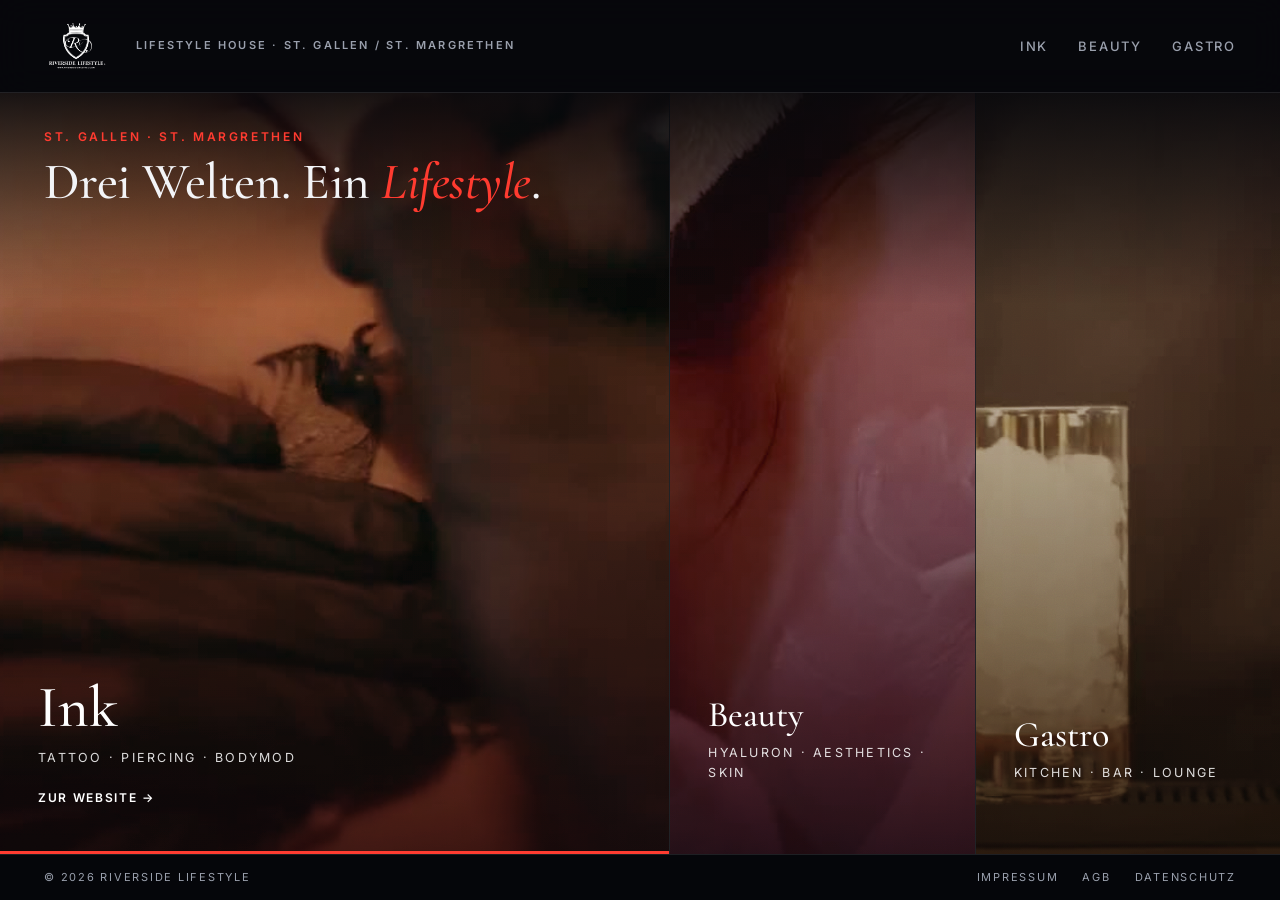
==== index.html @ e008c0e0 "feat: red/white/black variant with per-card color tint, no index numbers" ====
<!DOCTYPE html>
<html lang="de">
<head>
<meta charset="UTF-8">
<meta name="viewport" content="width=device-width, initial-scale=1.0">
<title>Riverside Lifestyle — Tattoo, Beauty &amp; Gastro · St. Gallen &amp; St. Margrethen</title>
<meta name="description" content="Riverside Lifestyle vereint drei Marken unter einem Dach: Riverside Ink (Tattoo & Piercing), Riverside Beauty (Aesthetics) und Riverside Gastro. Standorte St. Gallen & St. Margrethen.">
<link rel="canonical" href="https://riverside-lifestyle.com/">
<meta name="theme-color" content="#07080c">
<link rel="icon" href="assets/brand/favicon.png" type="image/png">

<!-- Open Graph / Social -->
<meta property="og:type" content="website">
<meta property="og:site_name" content="Riverside Lifestyle">
<meta property="og:title" content="Riverside Lifestyle — Tattoo, Beauty & Gastro">
<meta property="og:description" content="Drei Welten. Ein Lifestyle. Tattoo, Beauty und Gastronomie unter einem Dach in St. Gallen & St. Margrethen.">
<meta property="og:url" content="https://riverside-lifestyle.com/">
<meta property="og:image" content="https://riverside-lifestyle.com/assets/poster/poster.jpg">
<meta name="twitter:card" content="summary_large_image">

<link rel="preconnect" href="https://fonts.googleapis.com">
<link rel="preconnect" href="https://fonts.gstatic.com" crossorigin>
<link href="https://fonts.googleapis.com/css2?family=Cormorant+Garamond:ital,wght@0,400;0,500;0,600;1,500&family=Inter:wght@400;500;600&display=swap" rel="stylesheet">
<link rel="stylesheet" href="css/styles.css">
</head>
<body>

<!-- ===================== NAV ===================== -->
<nav class="nav">
  <div class="nav-in">
    <a class="brandmark" href="#top"><img class="brandmark__logo" src="assets/brand/logo.png" alt="Riverside Lifestyle"></a>
    <span class="nav-meta">Lifestyle House · St. Gallen / St. Margrethen</span>
    <div class="nav-links">
      <a href="https://www.riverside-ink.ch">Ink</a>
      <!-- TODO: echte Beauty-URL -->
      <a href="#">Beauty</a>
      <!-- TODO: echte Gastro-URL -->
      <a href="#">Gastro</a>
    </div>
  </div>
</nav>

<!-- ===================== HERO: SPLIT THIRDS (PORTAL) ===================== -->
<header id="top" class="hero">
  <div class="panels">
    <!-- Panel 01 — INK -> riverside-ink.ch -->
    <a class="panel" href="https://www.riverside-ink.ch" data-brand="ink">
      <div class="panel-media">
        <video muted loop playsinline poster="assets/poster/ink.jpg">
          <source src="assets/video/ink.mp4?v=6" type="video/mp4">
        </video>
      </div>
      <div class="panel-body">        <h2>Ink</h2>
        <p class="panel-sub">Tattoo · Piercing · Bodymod</p>
        <span class="panel-more">Zur Website →</span>
      </div>
      <span class="panel-progress"><span></span></span>
    </a>

    <!-- Panel 02 — BEAUTY -->
    <!-- TODO: href auf echte Beauty-Homepage setzen + assets/video/beauty.mp4?v=4 ersetzen -->
    <a class="panel" href="#" data-brand="beauty">
      <div class="panel-media">
        <video muted loop playsinline poster="assets/poster/beauty.jpg">
          <source src="assets/video/beauty.mp4?v=4" type="video/mp4">
        </video>
      </div>
      <div class="panel-body">        <h2>Beauty</h2>
        <p class="panel-sub">Hyaluron · Aesthetics · Skin</p>
        <span class="panel-more">Zur Website →</span>
      </div>
      <span class="panel-progress"><span></span></span>
    </a>

    <!-- Panel 03 — GASTRO -->
    <!-- TODO: href auf echte Gastro-Homepage setzen + assets/video/gastro.mp4?v=4 ersetzen -->
    <a class="panel" href="#" data-brand="gastro">
      <div class="panel-media">
        <video muted loop playsinline poster="assets/poster/gastro.jpg">
          <source src="assets/video/gastro.mp4?v=4" type="video/mp4">
        </video>
      </div>
      <div class="panel-body">        <h2>Gastro</h2>
        <p class="panel-sub">Kitchen · Bar · Lounge</p>
        <span class="panel-more">Zur Website →</span>
      </div>
      <span class="panel-progress"><span></span></span>
    </a>
  </div>

  <div class="hero-overlay">
    <span class="kicker">St. Gallen · St. Margrethen</span>
    <h1>Drei Welten. Ein <em>Lifestyle</em>.</h1>
  </div>
</header>

<!-- ===================== LEGAL BAR ===================== -->
<footer class="legal-bar">
  <div class="legal-in">
    <span>© 2026 Riverside Lifestyle</span>
    <nav class="legal-links">
      <a href="impressum.html">Impressum</a>
      <a href="agb.html">AGB</a>
      <a href="datenschutz.html">Datenschutz</a>
    </nav>
  </div>
</footer>

<!-- ===================== STRUCTURED DATA (JSON-LD) ===================== -->
<script type="application/ld+json">
{
  "@context": "https://schema.org",
  "@graph": [
    {
      "@type": "Organization",
      "@id": "https://riverside-lifestyle.com/#org",
      "name": "Riverside Lifestyle",
      "url": "https://riverside-lifestyle.com/",
      "description": "Dachmarke über drei Betrieben in der Ostschweiz: Tattoo, Beauty und Gastronomie.",
      "areaServed": ["St. Gallen", "St. Margrethen"],
      "hasPart": [
        { "@id": "https://riverside-lifestyle.com/#ink" },
        { "@id": "https://riverside-lifestyle.com/#beauty" },
        { "@id": "https://riverside-lifestyle.com/#gastro" }
      ]
    },
    {
      "@type": "TattooParlor",
      "@id": "https://riverside-lifestyle.com/#ink",
      "name": "Riverside Ink",
      "url": "https://www.riverside-ink.ch",
      "description": "Tattoo-, Piercing- und Bodymodification-Studio in St. Margrethen und St. Gallen.",
      "parentOrganization": { "@id": "https://riverside-lifestyle.com/#org" },
      "address": { "@type": "PostalAddress", "addressLocality": "St. Margrethen", "addressRegion": "SG", "addressCountry": "CH" }
    },
    {
      "@type": "BeautySalon",
      "@id": "https://riverside-lifestyle.com/#beauty",
      "name": "Riverside Beauty",
      "description": "Beauty- und Aesthetics-Studio: Hyaluron, Skincare und mehr in St. Gallen.",
      "parentOrganization": { "@id": "https://riverside-lifestyle.com/#org" },
      "address": { "@type": "PostalAddress", "addressLocality": "St. Gallen", "addressRegion": "SG", "addressCountry": "CH" }
    },
    {
      "@type": "Restaurant",
      "@id": "https://riverside-lifestyle.com/#gastro",
      "name": "Riverside Gastro",
      "description": "Kitchen, Bar und Lounge — Gastronomie unter dem Dach von Riverside Lifestyle.",
      "parentOrganization": { "@id": "https://riverside-lifestyle.com/#org" },
      "servesCuisine": "International",
      "address": { "@type": "PostalAddress", "addressLocality": "St. Gallen", "addressRegion": "SG", "addressCountry": "CH" }
    }
  ]
}
</script>

<script src="js/main.js"></script>
</body>
</html>
---- css/styles.css ----
/* ============================================================
   Riverside Lifestyle — Hub Landing
   Light / Schwarz-Weiß-Blau · Cormorant Garamond + Inter
   ============================================================ */
:root{
  --bg:#07080c;
  --bg-soft:#0d1018;
  --ink:#f3f4f7;
  --muted:#9aa0ad;
  --red:#ff3b30;
  --navy:#0a1426;
  --line:rgba(255,255,255,.10);
  --line-strong:rgba(255,255,255,.18);
  --serif:'Cormorant Garamond',Georgia,serif;
  --sans:'Inter',system-ui,-apple-system,sans-serif;
  --ease:cubic-bezier(.22,.61,.36,1);
  --nav-h:92px;
  --legal-h:46px;
  --cycle:4.2s;
}
*{margin:0;padding:0;box-sizing:border-box}
html{scroll-behavior:smooth;scroll-padding-top:var(--nav-h)}
body{background:var(--bg);color:var(--ink);font-family:var(--sans);font-size:17px;line-height:1.6;-webkit-font-smoothing:antialiased;overflow-x:hidden}
a{color:inherit;text-decoration:none}
.wrap{max-width:1280px;margin:0 auto;padding:0 44px}
.kicker{font-size:12px;font-weight:600;letter-spacing:.22em;text-transform:uppercase;color:var(--red);display:inline-block}
.muted{color:var(--muted)}

/* reveal */
[data-reveal]{opacity:0;transform:translateY(22px);transition:opacity .6s var(--ease),transform .6s var(--ease)}
[data-reveal].in{opacity:1;transform:none}
[data-delay="1"]{transition-delay:.07s}
[data-delay="2"]{transition-delay:.14s}
[data-delay="3"]{transition-delay:.21s}
[data-delay="4"]{transition-delay:.28s}

/* buttons */
.btn{display:inline-flex;align-items:center;gap:9px;padding:15px 28px;font-size:13px;font-weight:600;letter-spacing:.12em;text-transform:uppercase;border-radius:2px;transition:.18s var(--ease)}
.btn-primary{background:var(--red);color:#fff}
.btn-primary:hover{background:#ff5a4f;transform:translateY(-2px);box-shadow:0 16px 44px rgba(255,59,48,.4)}

/* ===================== NAV ===================== */
.nav{position:fixed;top:0;left:0;right:0;z-index:60;background:rgba(7,8,12,.72);backdrop-filter:blur(16px);border-bottom:1px solid var(--line)}
.nav-in{display:flex;align-items:center;gap:28px;height:var(--nav-h);max-width:1280px;margin:0 auto;padding:0 44px}
.brandmark{display:inline-flex;align-items:center;gap:12px;font-family:var(--serif);font-size:26px;font-weight:600;letter-spacing:.02em}
.brandmark__logo{height:64px;width:auto;display:block}
.nav-meta{font-size:11px;font-weight:600;letter-spacing:.2em;text-transform:uppercase;color:var(--muted);margin-right:auto}
.nav-links{display:flex;gap:30px;font-size:13px;font-weight:500;letter-spacing:.14em;text-transform:uppercase}
.nav-links a{position:relative;padding:4px 0;color:var(--muted);transition:color .2s}
.nav-links a::after{content:"";position:absolute;left:0;bottom:0;height:1.5px;width:100%;background:var(--red);transform:scaleX(0);transform-origin:left;transition:transform .2s var(--ease)}
.nav-links a:hover{color:var(--ink)}
.nav-links a:hover::after{transform:scaleX(1)}

/* ===================== HERO SPLIT ===================== */
.hero{position:relative;margin-top:var(--nav-h);height:calc(100vh - var(--nav-h) - var(--legal-h));min-height:520px;overflow:hidden}
.hero-overlay{position:absolute;top:0;left:0;right:0;z-index:12;pointer-events:none;padding:30px 44px 96px;background:linear-gradient(180deg,rgba(7,8,12,.9) 0%,rgba(7,8,12,.5) 48%,transparent 100%)}
.hero-overlay .kicker{margin-bottom:10px}
.hero-overlay h1{font-family:var(--serif);font-weight:500;font-size:clamp(30px,4vw,60px);line-height:1.02;letter-spacing:-.01em;max-width:920px}
.hero-overlay h1 em{font-style:italic;color:var(--red)}

.panels{position:absolute;inset:0;display:flex;width:100%;height:100%}
/* feine Filmkörnung über allen Panels */
.panels::after{content:"";position:absolute;inset:0;z-index:6;pointer-events:none;opacity:.07;mix-blend-mode:overlay;background-image:url("data:image/svg+xml,%3Csvg xmlns='http://www.w3.org/2000/svg' width='160' height='160'%3E%3Cfilter id='n'%3E%3CfeTurbulence type='fractalNoise' baseFrequency='0.9' numOctaves='2'/%3E%3C/filter%3E%3Crect width='100%25' height='100%25' filter='url(%23n)'/%3E%3C/svg%3E")}

.panel{flex:1;position:relative;overflow:hidden;border-right:1px solid var(--line);display:flex;align-items:flex-end;padding:44px 38px;color:#fff;transition:flex .8s var(--ease)}
.panel:last-child{border-right:none}
.panel.is-active{flex:2.6}
/* nicht spielende Panels: nur leichtes 10%-Schwarz-Overlay, damit ihr Video sichtbar bleibt */
.panel-media::after{content:"";position:absolute;inset:0;z-index:1;background:#000;opacity:.1;transition:opacity .6s ease;pointer-events:none}
.panel.is-active .panel-media::after{opacity:0}
/* ganz leichter, je Karte eigener Farbstich zur dezenten Unterteilung */
.panel::before{content:"";position:absolute;inset:0;z-index:2;pointer-events:none;mix-blend-mode:soft-light;opacity:.5}
.panel[data-brand=ink]::before{background:#ff3b30}
.panel[data-brand=beauty]::before{background:#ff7ea6}
.panel[data-brand=gastro]::before{background:#ffb13b}

/* Video-Layer + animierter Gradient-Fallback */
.panel-media,.brand-media{position:absolute;inset:0;z-index:0;overflow:hidden}
.panel-media{background:linear-gradient(135deg,#1b2433,#0a1426)}
.panel-media video,.brand-media video{position:absolute;inset:0;width:100%;height:100%;object-fit:cover;transform:scale(1.06);transition:transform 7s ease}
.panel.is-active .panel-media video{transform:scale(1.15)}

.panel::after{content:"";position:absolute;inset:0;z-index:1;background:linear-gradient(180deg,rgba(7,8,12,.12) 0%,rgba(7,8,12,.34) 45%,rgba(7,8,12,.9) 100%);transition:background .5s}
.panel.is-active::after{background:linear-gradient(180deg,rgba(7,8,12,.04) 0%,rgba(7,8,12,.18) 50%,rgba(7,8,12,.82) 100%)}

.panel-num{display:block;font-family:var(--serif);font-size:17px;font-weight:500;letter-spacing:.04em;color:var(--red);opacity:.8;margin-bottom:8px}
.panel.is-active .panel-num{opacity:1}

.panel-body{position:relative;z-index:3;width:100%}
.panel h2{font-family:var(--serif);font-size:clamp(28px,2.8vw,52px);font-weight:500;line-height:1;transition:font-size .55s var(--ease)}
.panel.is-active h2{font-size:clamp(40px,4.6vw,78px)}
.panel-sub{font-size:12.5px;letter-spacing:.18em;text-transform:uppercase;opacity:.85;margin-top:10px}
.panel-more{display:inline-flex;align-items:center;gap:9px;max-height:0;overflow:hidden;opacity:0;transform:translateY(10px);font-size:12px;font-weight:600;letter-spacing:.14em;text-transform:uppercase;color:#fff;transition:.45s var(--ease)}
.panel.is-active .panel-more{max-height:42px;margin-top:20px;opacity:1;transform:none}

/* Fortschrittsbalken des Auto-Wechsels */
.panel-progress{position:absolute;left:0;bottom:0;height:3px;width:100%;z-index:5;background:rgba(255,255,255,.1);opacity:0;transition:opacity .4s}
.panel.is-active .panel-progress{opacity:1}
.panel-progress span{display:block;height:100%;width:0;background:var(--red)}
.panel.is-active .panel-progress span{width:100%;transition:width var(--cycle) linear}
.panels.is-paused .panel.is-active .panel-progress span{transition:none;width:30%}

.scroll-cue{display:flex;flex-direction:column;align-items:center;gap:10px;padding:18px 0;font-size:11px;letter-spacing:.2em;text-transform:uppercase;color:var(--muted)}
.scroll-cue .bar{width:1px;height:38px;background:linear-gradient(var(--red),transparent)}

/* ===================== INTRO ===================== */
.intro{padding:120px 0;border-bottom:1px solid var(--line)}
.intro-grid{display:grid;grid-template-columns:1fr 1.4fr;gap:56px;align-items:start}
.intro-grid .kicker{grid-column:1}
.intro-h{font-family:var(--serif);font-weight:500;font-size:clamp(30px,3.4vw,46px);line-height:1.12;grid-column:2;grid-row:1}
.intro-p{grid-column:2;color:var(--muted);font-size:18px;max-width:620px}
.intro-p strong{color:var(--ink);font-weight:600}

/* ===================== BRAND SECTIONS ===================== */
.brand{padding:110px 0}
.brand--alt{background:var(--bg-soft)}
.brand-grid{display:grid;grid-template-columns:1.05fr 1fr;gap:64px;align-items:center}
.brand-media{position:relative;border-radius:8px;overflow:hidden;aspect-ratio:4/5;background:linear-gradient(135deg,#1b2433,#0a1426)}
.brand-media video{border-radius:8px}
.brand-media::after{content:"";position:absolute;inset:0;background:linear-gradient(180deg,rgba(10,20,38,0) 55%,rgba(10,20,38,.45));z-index:1}
.brand-badge{position:absolute;left:18px;bottom:16px;z-index:2;font-size:11px;font-weight:600;letter-spacing:.18em;text-transform:uppercase;color:#fff;background:rgba(10,20,38,.45);backdrop-filter:blur(6px);padding:7px 12px;border-radius:2px}
.brand-text h2{font-family:var(--serif);font-weight:500;font-size:clamp(32px,3.8vw,52px);line-height:1.04;margin:14px 0 18px}
.brand-text p{color:var(--muted);font-size:18px;max-width:480px}
.facts{list-style:none;margin:30px 0;border-top:1px solid var(--line)}
.facts li{display:grid;grid-template-columns:120px 1fr;gap:16px;padding:15px 0;border-bottom:1px solid var(--line);font-size:15px}
.facts li span{font-size:11px;font-weight:600;letter-spacing:.16em;text-transform:uppercase;color:var(--muted);padding-top:2px}

/* ===================== FAQ ===================== */
.faq{padding:120px 0;border-top:1px solid var(--line);background:var(--bg-soft)}
.faq-h{font-family:var(--serif);font-weight:500;font-size:clamp(32px,3.8vw,52px);margin:12px 0 40px}
.faq-list{max-width:860px}
.faq-list details{border-top:1px solid var(--line-strong)}
.faq-list details:last-child{border-bottom:1px solid var(--line-strong)}
.faq-list summary{list-style:none;cursor:pointer;padding:24px 0;font-family:var(--serif);font-size:24px;font-weight:500;display:flex;justify-content:space-between;align-items:center;gap:20px;transition:color .2s}
.faq-list summary::-webkit-details-marker{display:none}
.faq-list summary::after{content:"+";font-family:var(--sans);font-size:22px;color:var(--red);transition:transform .25s var(--ease)}
.faq-list details[open] summary::after{transform:rotate(45deg)}
.faq-list summary:hover{color:var(--red)}
.faq-list details p{padding:0 0 26px;color:var(--muted);font-size:17px;max-width:680px}

/* ===================== FOOTER ===================== */
.footer{background:var(--navy);color:#fff;padding:80px 0 30px}
.footer-grid{display:grid;grid-template-columns:1.6fr 1fr 1fr 1fr;gap:40px;padding-bottom:56px;border-bottom:1px solid rgba(255,255,255,.12)}
.footer-brand .brandmark{font-size:30px;color:#fff;display:block;margin-bottom:14px}
.footer-brand p{color:rgba(255,255,255,.6);font-size:15px}
.footer-col h3{font-size:11px;font-weight:600;letter-spacing:.18em;text-transform:uppercase;color:rgba(255,255,255,.5);margin-bottom:16px}
.footer-col a,.footer-col span{display:block;color:rgba(255,255,255,.82);font-size:15px;padding:5px 0;transition:color .2s}
.footer-col a:hover{color:var(--red)}
.footer-base{display:flex;justify-content:space-between;padding-top:26px;font-size:12px;letter-spacing:.12em;text-transform:uppercase;color:rgba(255,255,255,.45)}

/* ===================== RESPONSIVE ===================== */
@media(max-width:920px){
  .wrap{padding:0 22px}
  .nav-in{padding:0 22px}
  .nav-meta,.nav-links a[href="#kontakt"]{display:none}
  :root{--nav-h:72px}
  .brandmark__logo{height:50px}
  .hero{height:calc(100vh - var(--nav-h) - var(--legal-h));height:calc(100dvh - var(--nav-h) - var(--legal-h));min-height:0;display:flex;flex-direction:column}
  .hero-overlay{position:static;order:-1;flex:0 0 auto;background:#07080c;padding:14px 22px 10px}
  .hero-overlay .kicker{margin-bottom:6px;font-size:10px}
  .hero-overlay h1{font-size:clamp(22px,5.6vw,34px);max-width:none}
  .panels{position:static;order:0;flex:1;flex-direction:column;height:auto}
  .panel{flex:1;height:auto;padding:16px 22px;border-right:none;border-bottom:1px solid var(--line)}
  .panel:last-child{border-bottom:none}
  .panel.is-active{flex:1}
  .panel-num{font-size:14px;margin-bottom:3px}
  .panel h2{font-size:30px}
  .panel-media video{transform:none}
  .panel-progress{display:none}
  /* ruhende Panels dunkel, aktives (angetippt) hell */
  .panel-media::after{opacity:.6}
  .panel.is-active .panel-media::after{opacity:0}
  .panel.is-active .panel-more{margin-top:8px}
  .intro-grid{grid-template-columns:1fr;gap:18px}
  .intro-grid .kicker,.intro-h,.intro-p{grid-column:1}
  .intro-h{grid-row:auto}
  .brand-grid{grid-template-columns:1fr;gap:34px}
  .brand--alt .brand-grid .brand-media{order:-1}
  .footer-grid{grid-template-columns:1fr 1fr;gap:30px}
  .footer-base{flex-direction:column;gap:8px}
}
@media(prefers-reduced-motion:reduce){
  .panel-media{animation:none}
  .panel-media video{transition:none}
  [data-reveal]{opacity:1;transform:none;transition:none}
}

/* ===================== LEGAL BAR ===================== */
.legal-bar{height:var(--legal-h);display:flex;align-items:center;background:#05060a;border-top:1px solid var(--line)}
.legal-in{display:flex;justify-content:space-between;align-items:center;width:100%;max-width:1280px;margin:0 auto;padding:0 44px;font-size:11px;letter-spacing:.16em;text-transform:uppercase;color:var(--muted)}
.legal-links{display:flex;gap:24px}
.legal-links a{color:var(--muted);transition:color .2s}
.legal-links a:hover{color:var(--red)}

/* ===================== LEGAL PAGES ===================== */
.legal-page{margin-top:var(--nav-h);min-height:calc(100vh - var(--nav-h));padding:80px 0 100px}
.legal-wrap{max-width:820px;margin:0 auto;padding:0 44px}
.legal-back{display:inline-flex;align-items:center;gap:8px;font-size:12px;font-weight:600;letter-spacing:.14em;text-transform:uppercase;color:var(--muted);margin-bottom:30px;transition:color .2s}
.legal-back:hover{color:var(--red)}
.legal-page h1{font-family:var(--serif);font-weight:500;font-size:clamp(38px,5vw,64px);line-height:1.02;margin-bottom:14px}
.legal-page .lead{color:var(--muted);font-size:18px;margin-bottom:18px}
.legal-note{border-left:2px solid var(--red);background:rgba(255,59,48,.07);padding:14px 18px;border-radius:0 4px 4px 0;color:var(--muted);font-size:14px;margin-bottom:48px}
.legal-page h2{font-family:var(--serif);font-weight:500;font-size:clamp(24px,3vw,34px);margin:42px 0 14px}
.legal-page h3{font-size:15px;font-weight:600;letter-spacing:.04em;margin:24px 0 8px}
.legal-page p,.legal-page li{color:#c9ccd4;font-size:16px;line-height:1.7}
.legal-page p{margin-bottom:14px}
.legal-page ul{margin:0 0 14px 0;padding-left:22px}
.legal-page li{margin-bottom:6px}
.legal-page a{color:var(--red)}
.legal-page .todo{color:var(--red);font-weight:600}
.legal-page .divider{height:1px;background:var(--line);margin:40px 0}

@media(max-width:920px){
  .legal-bar{height:var(--legal-h)}
  .legal-in{justify-content:center;gap:20px;padding:0 22px}
  .legal-in > span{display:none}
  .legal-links{gap:20px}
  .legal-wrap{padding:0 22px}
}
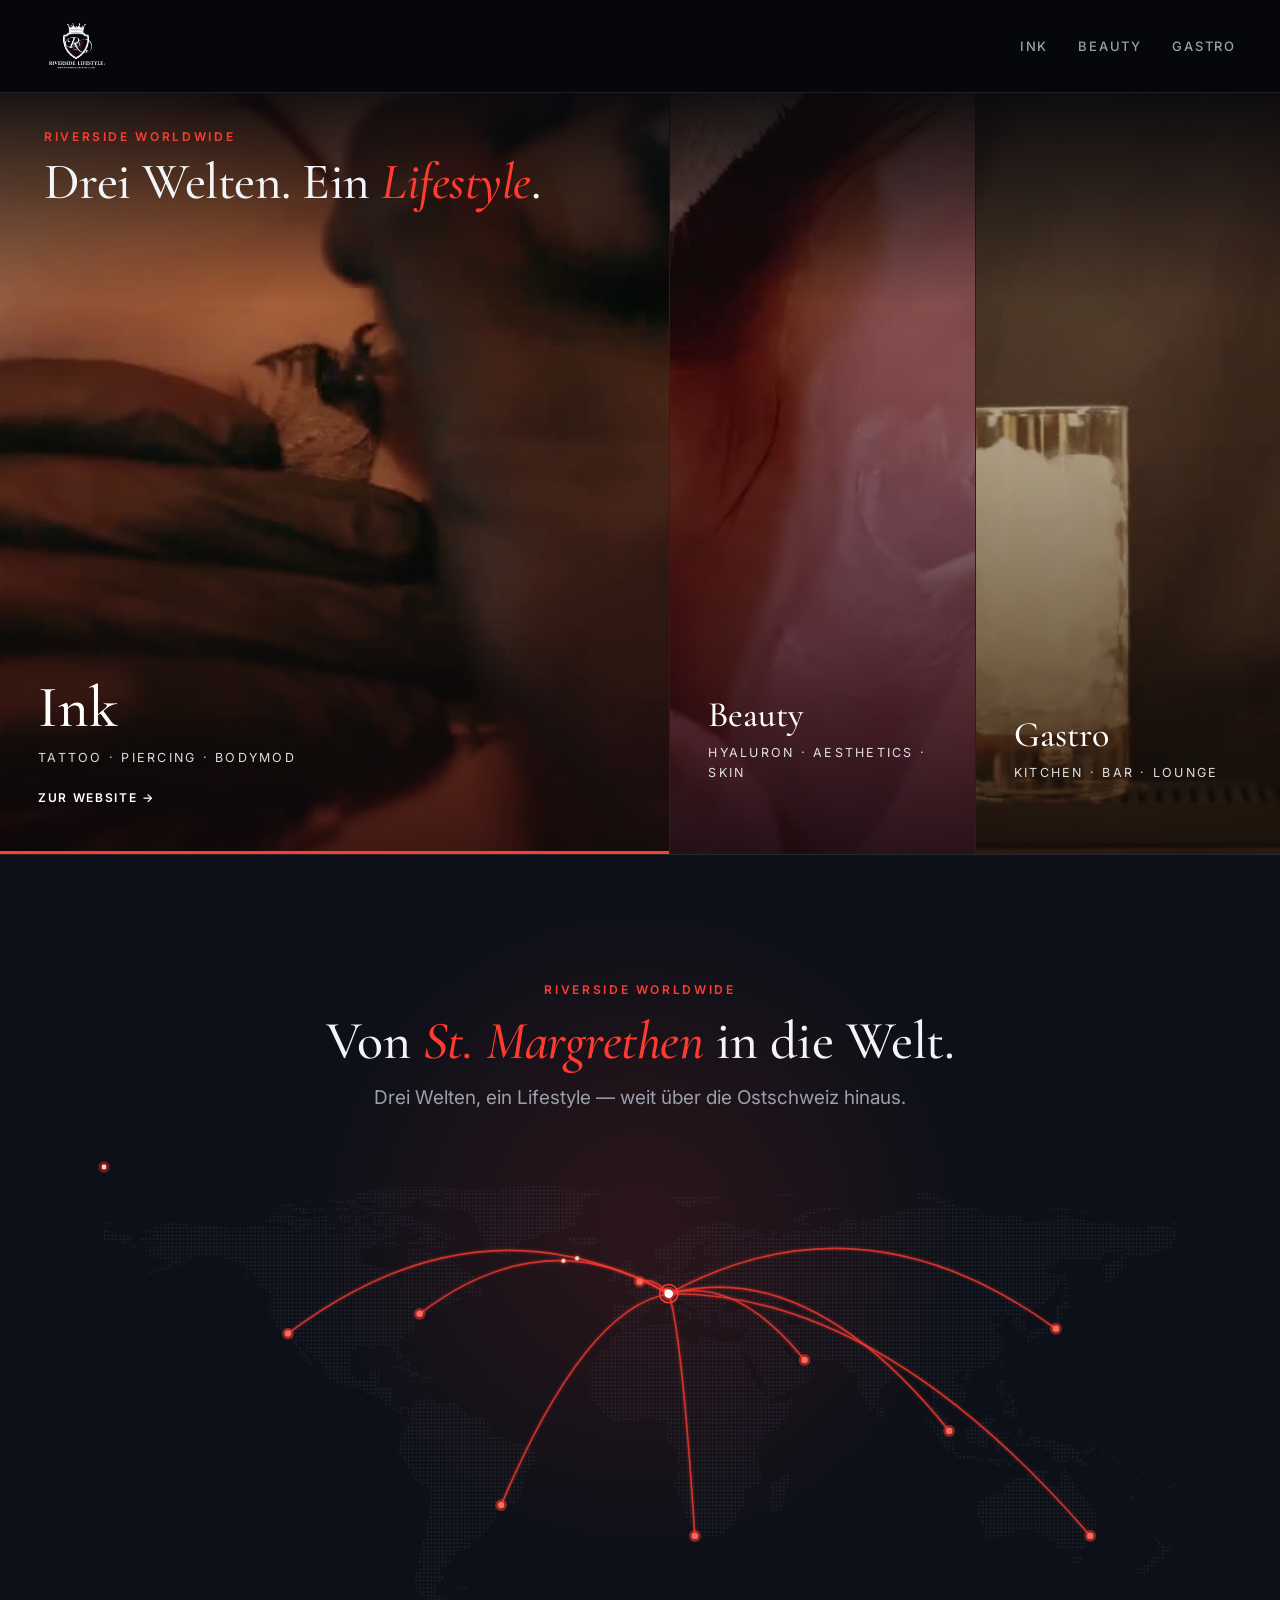
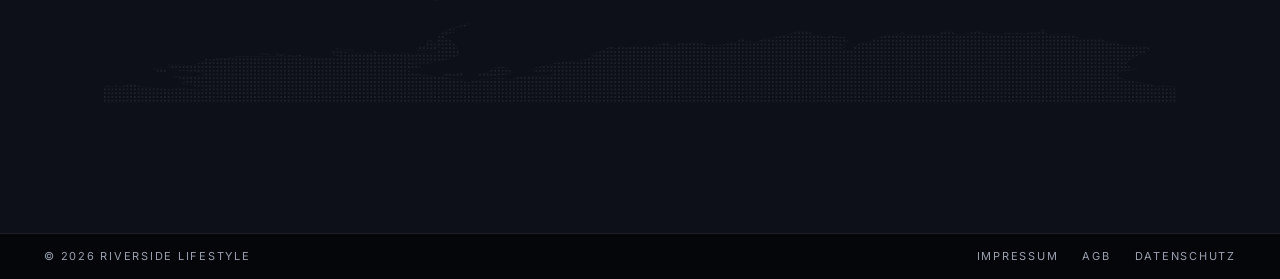
==== commit 98fe3d69: "feat(landing): add worldwide section, hero kicker and orbiting globe - new animated 'Worldwide' sect" ====
--- a/index.html
+++ b/index.html
@@ -28,8 +28,7 @@
 <!-- ===================== NAV ===================== -->
 <nav class="nav">
   <div class="nav-in">
-    <a class="brandmark" href="#top"><img class="brandmark__logo" src="assets/brand/logo.png" alt="Riverside Lifestyle"></a>
-    <span class="nav-meta">Lifestyle House · St. Gallen / St. Margrethen</span>
+    <a class="brandmark" href="#top"><img class="brandmark__logo" src="assets/brand/logo.png" alt="Riverside Lifestyle"><span class="globe" role="img" aria-label="Weltweit"></span></a>
     <div class="nav-links">
       <a href="https://www.riverside-ink.ch">Ink</a>
       <!-- TODO: echte Beauty-URL -->
@@ -89,10 +88,58 @@
   </div>
 
   <div class="hero-overlay">
-    <span class="kicker">St. Gallen · St. Margrethen</span>
+    <span class="kicker">Riverside Worldwide</span>
     <h1>Drei Welten. Ein <em>Lifestyle</em>.</h1>
   </div>
 </header>
+
+<!-- ===================== WORLDWIDE ===================== -->
+<section id="worldwide" class="worldwide">
+  <div class="ww-head">
+    <span class="kicker">Riverside Worldwide</span>
+    <h2 class="ww-title">Von <em>St.&nbsp;Margrethen</em> in die Welt.</h2>
+    <p class="ww-sub">Drei Welten, ein Lifestyle &mdash; weit &uuml;ber die Ostschweiz hinaus.</p>
+  </div>
+  <div class="ww-map">
+    <img class="ww-map__base" src="assets/world-map.svg" alt="" aria-hidden="true" loading="lazy">
+    <svg class="ww-map__fx" viewBox="0 0 2000 1000" preserveAspectRatio="xMidYMid meet" aria-hidden="true">
+      <g class="ww-arcs">
+      <path id="rw-arc0" class="ww-arc" pathLength="1" style="--i:0" d="M1053.6 236.4 Q821.2 96.6 588.9 273.9"/>
+      <path id="rw-arc1" class="ww-arc" pathLength="1" style="--i:1" d="M1053.6 236.4 Q698.3 43.6 343.1 310.8"/>
+      <path id="rw-arc2" class="ww-arc" pathLength="1" style="--i:2" d="M1053.6 236.4 Q1026.4 205.2 999.3 213.9"/>
+      <path id="rw-arc3" class="ww-arc" pathLength="1" style="--i:3" d="M1053.6 236.4 Q1180.3 202.3 1307.1 360.0"/>
+      <path id="rw-arc4" class="ww-arc" pathLength="1" style="--i:4" d="M1053.6 236.4 Q1414.8 39.1 1776.1 301.8"/>
+      <path id="rw-arc5" class="ww-arc" pathLength="1" style="--i:5" d="M1053.6 236.4 Q1315.2 166.4 1576.8 492.5"/>
+      <path id="rw-arc6" class="ww-arc" pathLength="1" style="--i:6" d="M1053.6 236.4 Q1446.8 232.3 1840.0 688.2"/>
+      <path id="rw-arc7" class="ww-arc" pathLength="1" style="--i:7" d="M1053.6 236.4 Q897.3 262.5 740.9 630.8"/>
+      <path id="rw-arc8" class="ww-arc" pathLength="1" style="--i:8" d="M1053.6 236.4 Q1077.9 307.8 1102.3 688.4"/>
+      </g>
+      <g class="ww-flows">
+      <circle class="ww-flow" r="4"><animateMotion dur="3.4s" begin="0.00s" repeatCount="indefinite" rotate="auto"><mpath href="#rw-arc0"/></animateMotion></circle>
+      <circle class="ww-flow" r="4"><animateMotion dur="4.0s" begin="0.45s" repeatCount="indefinite" rotate="auto"><mpath href="#rw-arc1"/></animateMotion></circle>
+      <circle class="ww-flow" r="4"><animateMotion dur="4.6s" begin="0.90s" repeatCount="indefinite" rotate="auto"><mpath href="#rw-arc2"/></animateMotion></circle>
+      <circle class="ww-flow" r="4"><animateMotion dur="5.2s" begin="1.35s" repeatCount="indefinite" rotate="auto"><mpath href="#rw-arc3"/></animateMotion></circle>
+      <circle class="ww-flow" r="4"><animateMotion dur="3.4s" begin="1.80s" repeatCount="indefinite" rotate="auto"><mpath href="#rw-arc4"/></animateMotion></circle>
+      <circle class="ww-flow" r="4"><animateMotion dur="4.0s" begin="2.25s" repeatCount="indefinite" rotate="auto"><mpath href="#rw-arc5"/></animateMotion></circle>
+      <circle class="ww-flow" r="4"><animateMotion dur="4.6s" begin="2.70s" repeatCount="indefinite" rotate="auto"><mpath href="#rw-arc6"/></animateMotion></circle>
+      <circle class="ww-flow" r="4"><animateMotion dur="5.2s" begin="3.15s" repeatCount="indefinite" rotate="auto"><mpath href="#rw-arc7"/></animateMotion></circle>
+      <circle class="ww-flow" r="4"><animateMotion dur="3.4s" begin="3.60s" repeatCount="indefinite" rotate="auto"><mpath href="#rw-arc8"/></animateMotion></circle>
+      </g>
+      <g class="ww-pins">
+      <g class="ww-pin" style="--d:0.00s" transform="translate(588.9,273.9)"><circle class="ww-pin__halo" r="5"/><circle class="ww-pin__dot" r="3.4"/></g>
+      <g class="ww-pin" style="--d:0.25s" transform="translate(343.1,310.8)"><circle class="ww-pin__halo" r="5"/><circle class="ww-pin__dot" r="3.4"/></g>
+      <g class="ww-pin" style="--d:0.50s" transform="translate(999.3,213.9)"><circle class="ww-pin__halo" r="5"/><circle class="ww-pin__dot" r="3.4"/></g>
+      <g class="ww-pin" style="--d:0.75s" transform="translate(1307.1,360.0)"><circle class="ww-pin__halo" r="5"/><circle class="ww-pin__dot" r="3.4"/></g>
+      <g class="ww-pin" style="--d:1.00s" transform="translate(1776.1,301.8)"><circle class="ww-pin__halo" r="5"/><circle class="ww-pin__dot" r="3.4"/></g>
+      <g class="ww-pin" style="--d:1.25s" transform="translate(1576.8,492.5)"><circle class="ww-pin__halo" r="5"/><circle class="ww-pin__dot" r="3.4"/></g>
+      <g class="ww-pin" style="--d:1.50s" transform="translate(1840.0,688.2)"><circle class="ww-pin__halo" r="5"/><circle class="ww-pin__dot" r="3.4"/></g>
+      <g class="ww-pin" style="--d:1.75s" transform="translate(740.9,630.8)"><circle class="ww-pin__halo" r="5"/><circle class="ww-pin__dot" r="3.4"/></g>
+      <g class="ww-pin" style="--d:2.00s" transform="translate(1102.3,688.4)"><circle class="ww-pin__halo" r="5"/><circle class="ww-pin__dot" r="3.4"/></g>
+      <g class="ww-pin ww-pin--home" transform="translate(1053.6,236.4)"><circle class="ww-pin__ring" r="9"/><circle class="ww-pin__halo" r="7"/><circle class="ww-pin__dot" r="5"/></g>
+      </g>
+    </svg>
+  </div>
+</section>
 
 <!-- ===================== LEGAL BAR ===================== -->
 <footer class="legal-bar">
--- a/css/styles.css
+++ b/css/styles.css
@@ -42,9 +42,31 @@
 /* ===================== NAV ===================== */
 .nav{position:fixed;top:0;left:0;right:0;z-index:60;background:rgba(7,8,12,.72);backdrop-filter:blur(16px);border-bottom:1px solid var(--line)}
 .nav-in{display:flex;align-items:center;gap:28px;height:var(--nav-h);max-width:1280px;margin:0 auto;padding:0 44px}
-.brandmark{display:inline-flex;align-items:center;gap:12px;font-family:var(--serif);font-size:26px;font-weight:600;letter-spacing:.02em}
-.brandmark__logo{height:64px;width:auto;display:block}
-.nav-meta{font-size:11px;font-weight:600;letter-spacing:.2em;text-transform:uppercase;color:var(--muted);margin-right:auto}
+.brandmark{position:relative;display:inline-flex;align-items:center;font-family:var(--serif);font-size:26px;font-weight:600;letter-spacing:.02em;margin-right:auto}
+.brandmark__logo{position:relative;z-index:3;height:64px;width:auto;display:block}
+.nav-meta{font-size:11px;font-weight:600;letter-spacing:.2em;text-transform:uppercase;color:var(--muted)}
+
+/* globe orbiting the logo: behind the crest up top, in front down low */
+.globe{position:absolute;left:50%;top:50%;width:8px;height:8px;margin:-4px 0 0 -4px;
+  border-radius:50%;overflow:hidden;
+  background-color:#0a1426;
+  background-image:url("../assets/world-globe.svg");
+  background-size:auto 100%;background-repeat:repeat-x;background-position:0 center;
+  box-shadow:inset 0 0 0 .5px var(--line-strong),0 0 6px rgba(255,59,48,.55);
+  animation:logo-orbit 9s linear infinite,globe-surf 6s linear infinite}
+.globe::after{content:"";position:absolute;inset:0;border-radius:50%;pointer-events:none;
+  background:radial-gradient(circle at 32% 28%,rgba(255,255,255,.34),rgba(255,255,255,0) 46%),
+             radial-gradient(circle at 70% 78%,rgba(0,0,0,.6),rgba(0,0,0,0) 58%)}
+@keyframes globe-surf{to{background-position:-16px center}}
+@keyframes logo-orbit{
+  0%   {transform:rotate(0deg) translate(0,-31px) rotate(0deg);z-index:0}
+  25%  {transform:rotate(90deg) translate(0,-31px) rotate(-90deg);z-index:0}
+  25.01%{z-index:6}
+  50%  {transform:rotate(180deg) translate(0,-31px) rotate(-180deg);z-index:6}
+  75%  {transform:rotate(270deg) translate(0,-31px) rotate(-270deg);z-index:6}
+  75.01%{z-index:0}
+  100% {transform:rotate(360deg) translate(0,-31px) rotate(-360deg);z-index:0}
+}
 .nav-links{display:flex;gap:30px;font-size:13px;font-weight:500;letter-spacing:.14em;text-transform:uppercase}
 .nav-links a{position:relative;padding:4px 0;color:var(--muted);transition:color .2s}
 .nav-links a::after{content:"";position:absolute;left:0;bottom:0;height:1.5px;width:100%;background:var(--red);transform:scaleX(0);transform-origin:left;transition:transform .2s var(--ease)}
@@ -217,3 +239,64 @@
   .legal-links{gap:20px}
   .legal-wrap{padding:0 22px}
 }
+
+/* ===================== WORLDWIDE ===================== */
+.worldwide{position:relative;padding:120px 0 130px;background:var(--bg-soft);border-top:1px solid var(--line);overflow:hidden}
+.worldwide::before{content:"";position:absolute;left:50%;top:38%;width:760px;height:760px;transform:translate(-50%,-50%);background:radial-gradient(circle,rgba(255,59,48,.13),transparent 62%);pointer-events:none;z-index:0}
+.ww-head{position:relative;z-index:2;max-width:1280px;margin:0 auto 54px;padding:0 44px;text-align:center}
+.ww-head .kicker{margin-bottom:14px}
+.ww-title{font-family:var(--serif);font-weight:500;font-size:clamp(30px,4.2vw,58px);line-height:1.04;letter-spacing:-.01em}
+.ww-title em{font-style:italic;color:var(--red)}
+.ww-sub{color:var(--muted);font-size:clamp(15px,1.6vw,19px);margin-top:14px}
+
+.ww-map{position:relative;z-index:1;max-width:1120px;margin:0 auto;padding:0 24px}
+.ww-map__base{display:block;width:100%;height:auto;opacity:.6}
+.ww-map__fx{position:absolute;left:24px;top:0;width:calc(100% - 48px);height:100%;overflow:visible}
+
+/* arcs */
+.ww-arc{fill:none;stroke:var(--red);stroke-width:1.6px;stroke-linecap:round;vector-effect:non-scaling-stroke;
+  stroke-dasharray:1;stroke-dashoffset:1;opacity:.8;
+  filter:drop-shadow(0 0 3px rgba(255,59,48,.7));
+  animation:ww-draw 1.5s var(--ease) forwards;animation-delay:calc(.5s + var(--i) * .28s)}
+@keyframes ww-draw{to{stroke-dashoffset:0}}
+
+/* travelling light dots */
+.ww-flow{fill:#ffd9d6;filter:drop-shadow(0 0 5px rgba(255,59,48,.95))}
+
+/* pins */
+.ww-pin__halo{r:11px;fill:var(--red);opacity:.5;transform-box:fill-box;transform-origin:center;
+  animation:ww-ping 2.8s var(--ease) infinite;animation-delay:var(--d)}
+.ww-pin__dot{r:6px;fill:#ff6a60}
+.ww-pin--home .ww-pin__dot{r:8px;fill:#fff}
+.ww-pin--home .ww-pin__halo{r:13px;animation-duration:2.2s}
+.ww-pin--home .ww-pin__ring{r:17px;fill:none;stroke:var(--red);stroke-width:1.5px;vector-effect:non-scaling-stroke;
+  transform-box:fill-box;transform-origin:center;animation:ww-ring 2.2s var(--ease) infinite}
+@keyframes ww-ping{0%{transform:scale(.6);opacity:.6}70%,100%{transform:scale(2.6);opacity:0}}
+@keyframes ww-ring{0%{transform:scale(.7);opacity:.9}80%,100%{transform:scale(2.1);opacity:0}}
+
+@media(max-width:920px){
+  .worldwide{padding:84px 0 90px}
+  .ww-head{margin-bottom:34px;padding:0 22px}
+  .ww-map{padding:0 16px}
+  .ww-map__fx{left:16px;width:calc(100% - 32px)}
+  .ww-arc{stroke-width:1.6px}
+  /* pins scale with the viewBox, so enlarge them as the map gets narrower */
+  .ww-pin__halo{r:20px}
+  .ww-pin__dot{r:12px}
+  .ww-pin--home .ww-pin__halo{r:24px}
+  .ww-pin--home .ww-pin__dot{r:15px}
+  .ww-pin--home .ww-pin__ring{r:30px}
+}
+@media(max-width:560px){
+  .ww-pin__halo{r:32px}
+  .ww-pin__dot{r:20px}
+  .ww-pin--home .ww-pin__halo{r:38px}
+  .ww-pin--home .ww-pin__dot{r:26px}
+  .ww-pin--home .ww-pin__ring{r:48px}
+}
+@media(prefers-reduced-motion:reduce){
+  .ww-arc{animation:none;stroke-dashoffset:0}
+  .ww-pin__halo,.ww-pin--home .ww-pin__ring{animation:none;opacity:.4}
+  .ww-flows{display:none}
+  .globe{animation:none;transform:translate(26px,-22px);z-index:6}
+}
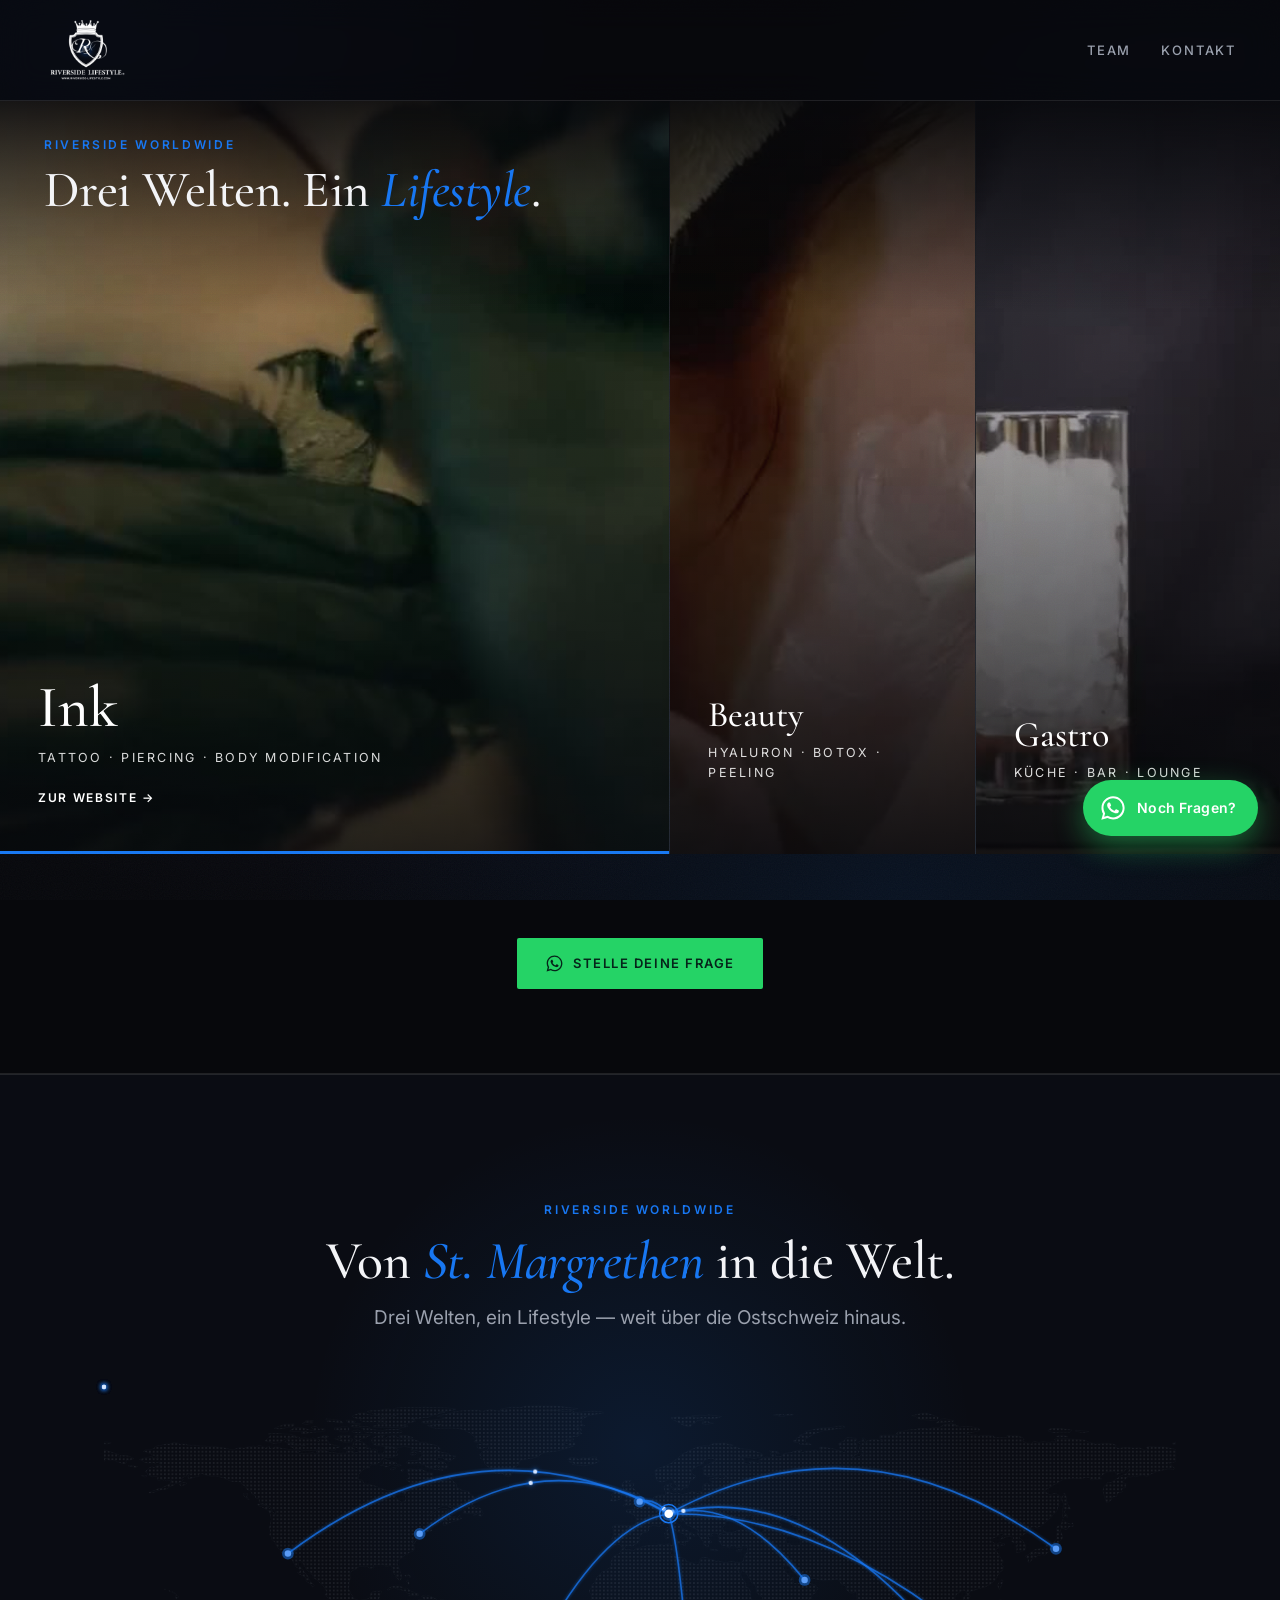
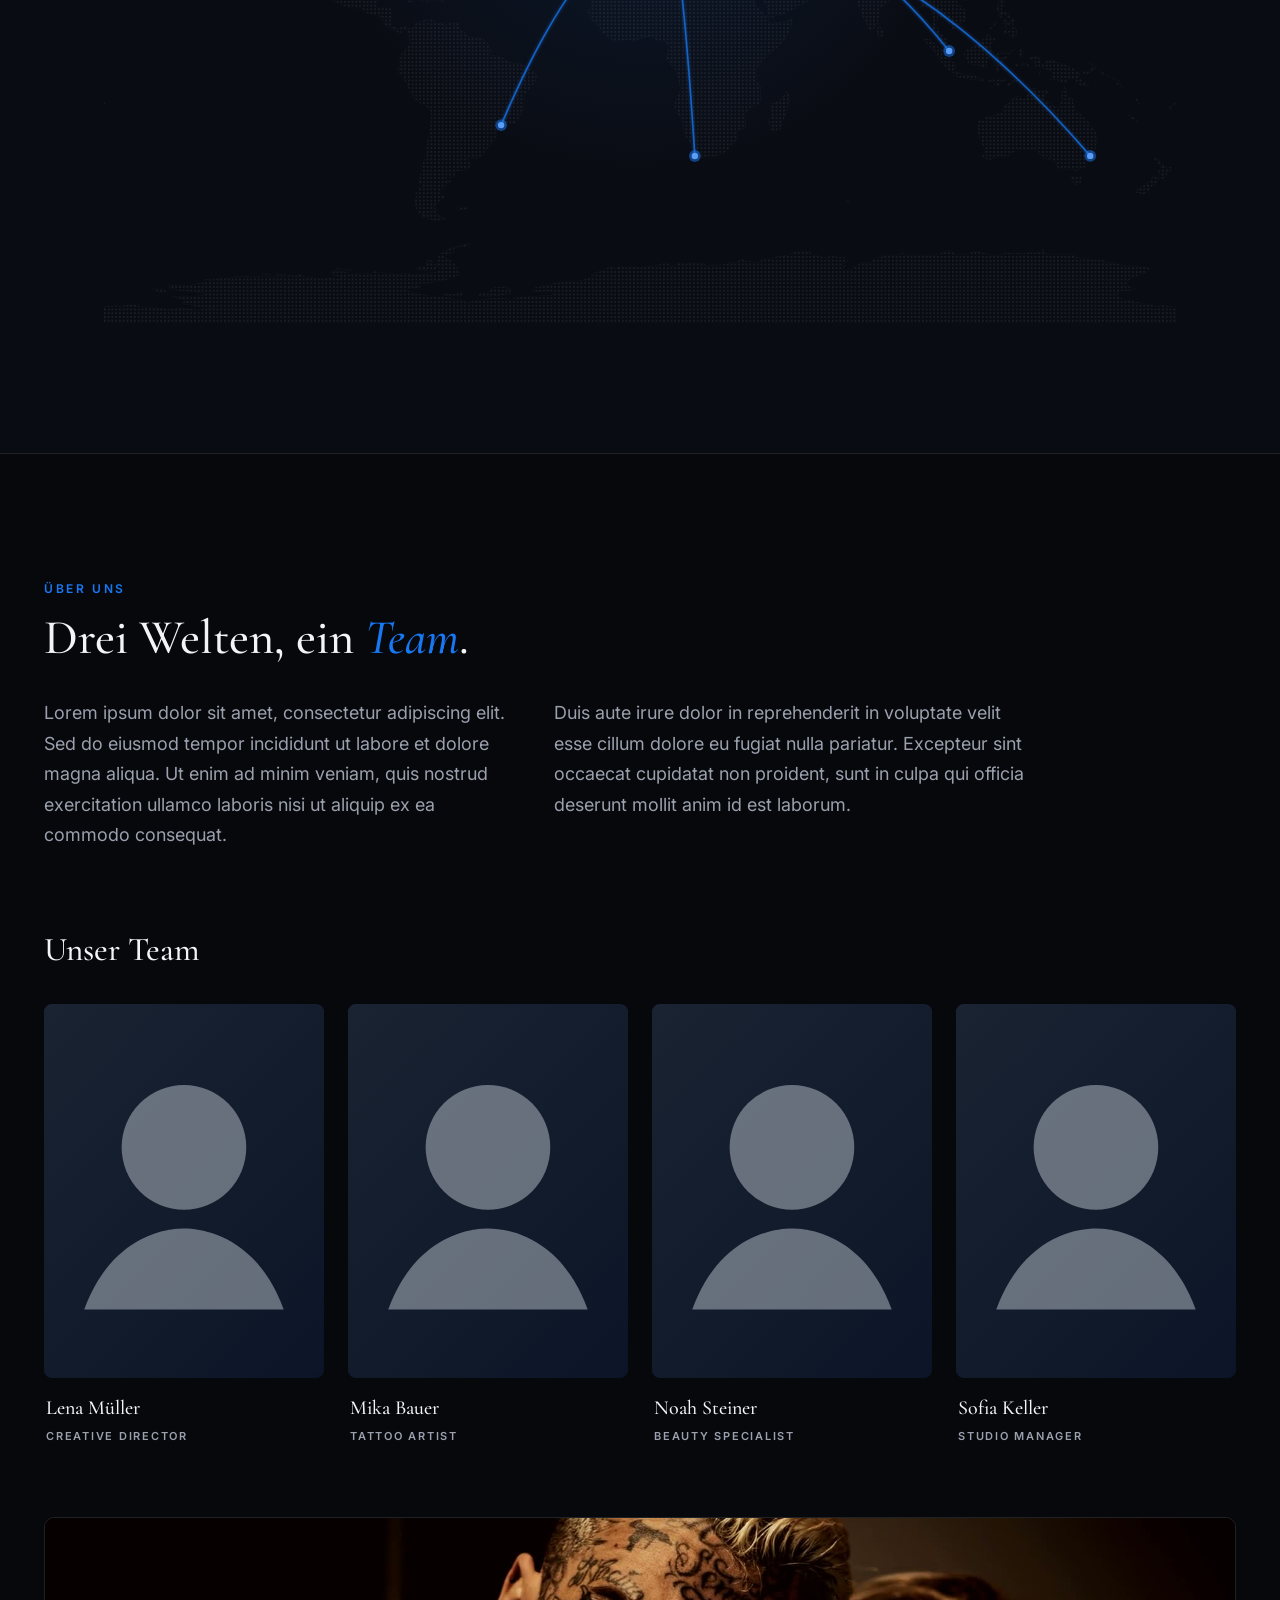
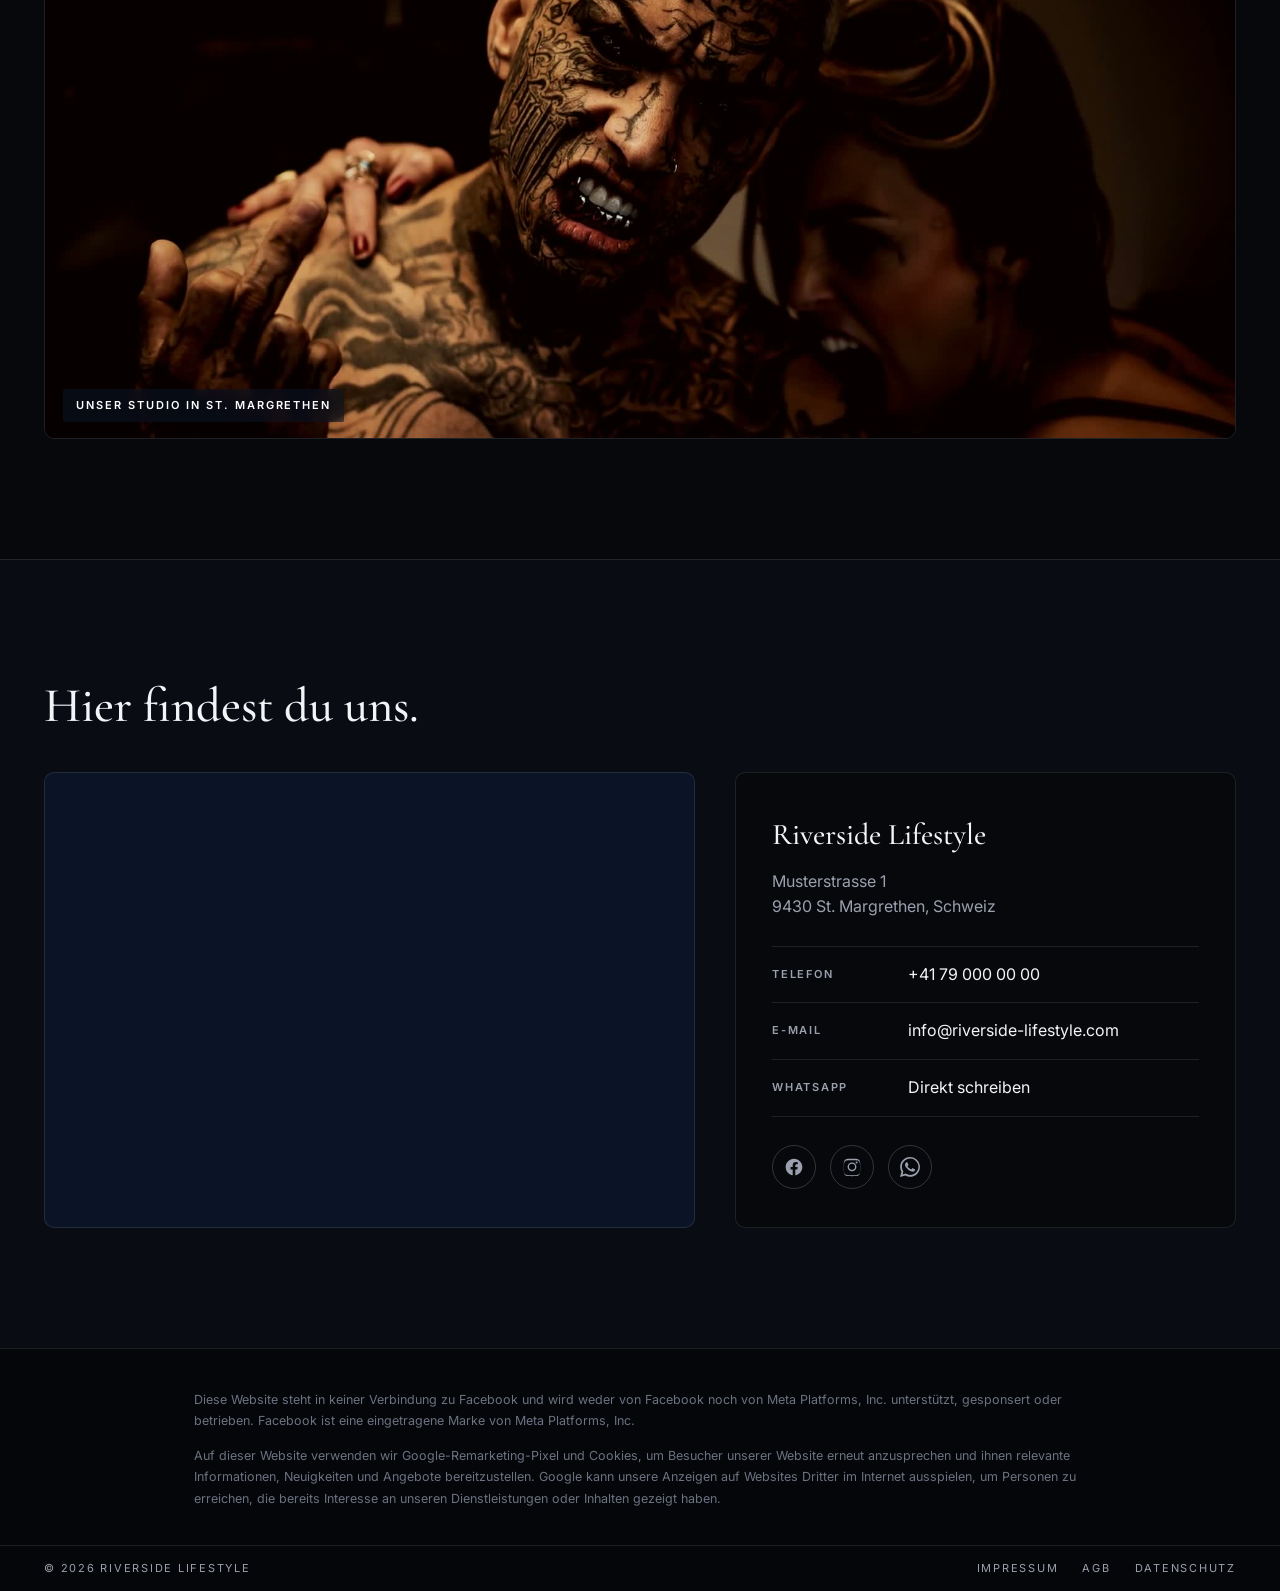
==== commit d7213803: "feat(landing): rework to Facebook-blue theme with team, about & contact sections - replace red accen" ====
--- a/index.html
+++ b/index.html
@@ -1,5 +1,5 @@
 <!DOCTYPE html>
-<html lang="de">
+<html lang="de-CH">
 <head>
 <meta charset="UTF-8">
 <meta name="viewport" content="width=device-width, initial-scale=1.0">
@@ -29,13 +29,13 @@
 <nav class="nav">
   <div class="nav-in">
     <a class="brandmark" href="#top"><img class="brandmark__logo" src="assets/brand/logo.png" alt="Riverside Lifestyle"><span class="globe" role="img" aria-label="Weltweit"></span></a>
-    <div class="nav-links">
-      <a href="https://www.riverside-ink.ch">Ink</a>
-      <!-- TODO: echte Beauty-URL -->
-      <a href="#">Beauty</a>
-      <!-- TODO: echte Gastro-URL -->
-      <a href="#">Gastro</a>
-    </div>
+    <div class="nav-links" id="nav-links">
+      <a href="#about">Team</a>
+      <a href="#kontakt">Kontakt</a>
+    </div>
+    <button class="nav-toggle" aria-label="Menü öffnen" aria-expanded="false" aria-controls="nav-links">
+      <span></span><span></span><span></span>
+    </button>
   </div>
 </nav>
 
@@ -50,7 +50,7 @@
         </video>
       </div>
       <div class="panel-body">        <h2>Ink</h2>
-        <p class="panel-sub">Tattoo · Piercing · Bodymod</p>
+        <p class="panel-sub">Tattoo · Piercing · Body Modification</p>
         <span class="panel-more">Zur Website →</span>
       </div>
       <span class="panel-progress"><span></span></span>
@@ -65,7 +65,7 @@
         </video>
       </div>
       <div class="panel-body">        <h2>Beauty</h2>
-        <p class="panel-sub">Hyaluron · Aesthetics · Skin</p>
+        <p class="panel-sub">Hyaluron · Botox · Peeling</p>
         <span class="panel-more">Zur Website →</span>
       </div>
       <span class="panel-progress"><span></span></span>
@@ -80,7 +80,7 @@
         </video>
       </div>
       <div class="panel-body">        <h2>Gastro</h2>
-        <p class="panel-sub">Kitchen · Bar · Lounge</p>
+        <p class="panel-sub">Küche · Bar · Lounge</p>
         <span class="panel-more">Zur Website →</span>
       </div>
       <span class="panel-progress"><span></span></span>
@@ -92,6 +92,16 @@
     <h1>Drei Welten. Ein <em>Lifestyle</em>.</h1>
   </div>
 </header>
+
+<!-- ===================== CTA WHATSAPP ===================== -->
+<section class="cta-wa">
+  <div class="cta-wa__in" data-reveal>
+    <a class="btn btn-wa" href="https://wa.me/41790000000" target="_blank" rel="noopener">
+      <svg class="wa-ico" viewBox="0 0 24 24" aria-hidden="true"><path d="M12.04 2C6.58 2 2.13 6.45 2.13 11.91c0 1.75.46 3.45 1.32 4.95L2 22l5.25-1.38a9.9 9.9 0 0 0 4.79 1.22h.01c5.46 0 9.91-4.45 9.91-9.91 0-2.65-1.03-5.14-2.9-7.01A9.82 9.82 0 0 0 12.04 2Zm0 18.06h-.01a8.2 8.2 0 0 1-4.18-1.15l-.3-.18-3.11.82.83-3.04-.2-.31a8.2 8.2 0 0 1-1.26-4.36c0-4.54 3.7-8.23 8.24-8.23 2.2 0 4.27.86 5.82 2.42a8.18 8.18 0 0 1 2.41 5.82c0 4.54-3.7 8.23-8.24 8.23Zm4.52-6.16c-.25-.12-1.47-.72-1.69-.81-.23-.08-.39-.12-.56.13-.16.25-.64.81-.79.97-.14.17-.29.19-.54.06-.25-.12-1.05-.39-1.99-1.23-.74-.66-1.23-1.47-1.38-1.72-.14-.25-.01-.38.11-.51.11-.11.25-.29.37-.43.13-.14.17-.25.25-.41.08-.17.04-.31-.02-.43-.06-.12-.56-1.34-.76-1.84-.2-.48-.41-.42-.56-.43h-.48c-.17 0-.43.06-.66.31-.23.25-.86.85-.86 2.07 0 1.22.89 2.4 1.01 2.56.12.17 1.75 2.67 4.23 3.74.59.26 1.05.41 1.41.52.59.19 1.13.16 1.56.1.48-.07 1.47-.6 1.67-1.18.21-.58.21-1.07.14-1.18-.06-.11-.22-.17-.47-.29Z"/></svg>
+      Stelle deine Frage
+    </a>
+  </div>
+</section>
 
 <!-- ===================== WORLDWIDE ===================== -->
 <section id="worldwide" class="worldwide">
@@ -138,6 +148,134 @@
       <g class="ww-pin ww-pin--home" transform="translate(1053.6,236.4)"><circle class="ww-pin__ring" r="9"/><circle class="ww-pin__halo" r="7"/><circle class="ww-pin__dot" r="5"/></g>
       </g>
     </svg>
+  </div>
+</section>
+
+<!-- ===================== ABOUT US ===================== -->
+<section id="about" class="about">
+  <div class="wrap">
+    <div class="about-head" data-reveal>
+      <span class="kicker">Über uns</span>
+      <h2 class="about-title">Drei Welten, ein <em>Team</em>.</h2>
+    </div>
+    <div class="about-copy">
+      <p data-reveal>Lorem ipsum dolor sit amet, consectetur adipiscing elit. Sed do eiusmod tempor incididunt ut labore et dolore magna aliqua. Ut enim ad minim veniam, quis nostrud exercitation ullamco laboris nisi ut aliquip ex ea commodo consequat.</p>
+      <p data-reveal data-delay="1">Duis aute irure dolor in reprehenderit in voluptate velit esse cillum dolore eu fugiat nulla pariatur. Excepteur sint occaecat cupidatat non proident, sunt in culpa qui officia deserunt mollit anim id est laborum.</p>
+    </div>
+
+    <!-- TEAM -->
+    <h3 class="about-sub" data-reveal>Unser Team</h3>
+    <div class="team-grid">
+      <figure class="team-card" role="button" tabindex="0" data-reveal data-avatar="assets/team/avatar-1.svg" data-name="Lena Müller" data-role="Creative Director" data-description="Lorem ipsum dolor sit amet, consectetur adipiscing elit. Sed do eiusmod tempor incididunt ut labore et dolore magna aliqua.">
+        <div class="team-photo"><img src="assets/team/avatar-1.svg" alt="Portrait von Lena Müller"></div>
+        <figcaption><strong>Lena Müller</strong><span>Creative Director</span></figcaption>
+      </figure>
+      <figure class="team-card" role="button" tabindex="0" data-reveal data-delay="1" data-avatar="assets/team/avatar-2.svg" data-name="Mika Bauer" data-role="Tattoo Artist" data-description="Lorem ipsum dolor sit amet, consectetur adipiscing elit. Ut enim ad minim veniam, quis nostrud exercitation ullamco laboris nisi ut aliquip ex ea commodo consequat.">
+        <div class="team-photo"><img src="assets/team/avatar-2.svg" alt="Portrait von Mika Bauer"></div>
+        <figcaption><strong>Mika Bauer</strong><span>Tattoo Artist</span></figcaption>
+      </figure>
+      <figure class="team-card" role="button" tabindex="0" data-reveal data-delay="2" data-avatar="assets/team/avatar-3.svg" data-name="Noah Steiner" data-role="Beauty Specialist" data-description="Lorem ipsum dolor sit amet, consectetur adipiscing elit. Duis aute irure dolor in reprehenderit in voluptate velit esse cillum dolore eu fugiat nulla pariatur.">
+        <div class="team-photo"><img src="assets/team/avatar-3.svg" alt="Portrait von Noah Steiner"></div>
+        <figcaption><strong>Noah Steiner</strong><span>Beauty Specialist</span></figcaption>
+      </figure>
+      <figure class="team-card" role="button" tabindex="0" data-reveal data-delay="3" data-avatar="assets/team/avatar-4.svg" data-name="Sofia Keller" data-role="Studio Manager" data-description="Lorem ipsum dolor sit amet, consectetur adipiscing elit. Excepteur sint occaecat cupidatat non proident, sunt in culpa qui officia deserunt mollit anim id est laborum.">
+        <div class="team-photo"><img src="assets/team/avatar-4.svg" alt="Portrait von Sofia Keller"></div>
+        <figcaption><strong>Sofia Keller</strong><span>Studio Manager</span></figcaption>
+      </figure>
+    </div>
+
+    <div class="team-modal" id="team-modal" aria-hidden="true">
+      <div class="team-modal__backdrop" data-team-close></div>
+      <div class="team-modal__panel">
+        <button class="team-modal__close" type="button" aria-label="Schliessen">×</button>
+        <img class="team-modal__avatar" src="" alt="">
+        <div class="team-modal__body">
+          <p class="kicker">Unser Team</p>
+          <h3 class="team-modal__name"></h3>
+          <p class="team-modal__role muted"></p>
+          <p class="team-modal__text"></p>
+        </div>
+      </div>
+    </div>
+
+    <!-- STUDIO -->
+    <!-- TODO: Platzhalter durch echtes Studio-Foto ersetzen -->
+    <figure class="studio-shot" data-reveal>
+      <img src="assets/poster/poster.jpg" alt="Riverside Studio" loading="lazy">
+      <figcaption>Unser Studio in St.&nbsp;Margrethen</figcaption>
+    </figure>
+  </div>
+</section>
+
+<!-- ===================== KONTAKT ===================== -->
+<section id="kontakt" class="contact">
+  <div class="wrap">
+    <div class="contact-head" data-reveal>
+      <h2 class="contact-title">Hier findest du uns.</h2>
+    </div>
+    <div class="contact-grid">
+      <!-- MAP -->
+      <div class="contact-map" data-reveal>
+        <!-- TODO: exakte Adresse in der Maps-URL ersetzen -->
+        <iframe
+          src="https://www.google.com/maps?q=Riverside%20St.%20Margrethen%20Schweiz&output=embed"
+          width="100%" height="100%" style="border:0" allowfullscreen="" loading="lazy"
+          referrerpolicy="no-referrer-when-downgrade" title="Standort Riverside Lifestyle"></iframe>
+      </div>
+
+      <!-- CARD -->
+      <div class="contact-card" data-reveal data-delay="1">
+        <h3>Riverside Lifestyle</h3>
+        <!-- TODO: echte Adresse -->
+        <p class="contact-addr">Musterstrasse&nbsp;1<br>9430 St.&nbsp;Margrethen, Schweiz</p>
+
+        <ul class="contact-list">
+          <!-- TODO: echte Telefonnummer -->
+          <li>
+            <span class="ci">Telefon</span>
+            <a href="tel:+41790000000">+41 79 000 00 00</a>
+          </li>
+          <!-- TODO: echte E-Mail -->
+          <li>
+            <span class="ci">E-Mail</span>
+            <a href="mailto:info@riverside-lifestyle.com">info@riverside-lifestyle.com</a>
+          </li>
+          <!-- TODO: echte WhatsApp-Nummer -->
+          <li>
+            <span class="ci">WhatsApp</span>
+            <a href="https://wa.me/41790000000" target="_blank" rel="noopener">Direkt schreiben</a>
+          </li>
+        </ul>
+
+        <div class="contact-social">
+          <!-- TODO: echte Social-Links -->
+          <a href="#" target="_blank" rel="noopener" aria-label="Facebook">
+            <svg viewBox="0 0 24 24" aria-hidden="true"><path d="M22 12.06C22 6.5 17.52 2 12 2S2 6.5 2 12.06c0 5.02 3.66 9.18 8.44 9.94v-7.03H7.9v-2.9h2.54V9.85c0-2.51 1.49-3.9 3.78-3.9 1.09 0 2.24.2 2.24.2v2.46h-1.26c-1.24 0-1.63.78-1.63 1.57v1.88h2.78l-.44 2.9h-2.34V22c4.78-.76 8.43-4.92 8.43-9.94Z"/></svg>
+          </a>
+          <a href="#" target="_blank" rel="noopener" aria-label="Instagram">
+            <svg viewBox="0 0 24 24" aria-hidden="true"><path d="M12 2.16c3.2 0 3.58.01 4.85.07 1.17.05 1.8.25 2.23.41.56.22.96.48 1.38.9.42.42.68.82.9 1.38.16.42.36 1.06.41 2.23.06 1.27.07 1.65.07 4.85s-.01 3.58-.07 4.85c-.05 1.17-.25 1.8-.41 2.23-.22.56-.48.96-.9 1.38-.42.42-.82.68-1.38.9-.42.16-1.06.36-2.23.41-1.27.06-1.65.07-4.85.07s-3.58-.01-4.85-.07c-1.17-.05-1.8-.25-2.23-.41a3.7 3.7 0 0 1-1.38-.9 3.7 3.7 0 0 1-.9-1.38c-.16-.42-.36-1.06-.41-2.23C2.17 15.58 2.16 15.2 2.16 12s.01-3.58.07-4.85c.05-1.17.25-1.8.41-2.23.22-.56.48-.96.9-1.38.42-.42.82-.68 1.38-.9.42-.16 1.06-.36 2.23-.41C8.42 2.17 8.8 2.16 12 2.16Zm0 1.62c-3.15 0-3.5.01-4.74.07-1.14.05-1.76.24-2.17.4-.55.21-.94.47-1.35.88-.41.41-.67.8-.88 1.35-.16.41-.35 1.03-.4 2.17-.06 1.24-.07 1.59-.07 4.74s.01 3.5.07 4.74c.05 1.14.24 1.76.4 2.17.21.55.47.94.88 1.35.41.41.8.67 1.35.88.41.16 1.03.35 2.17.4 1.24.06 1.59.07 4.74.07s3.5-.01 4.74-.07c1.14-.05 1.76-.24 2.17-.4.55-.21.94-.47 1.35-.88.41-.41.67-.8.88-1.35.16-.41.35-1.03.4-2.17.06-1.24.07-1.59.07-4.74s-.01-3.5-.07-4.74c-.05-1.14-.24-1.76-.4-2.17a3.6 3.6 0 0 0-.88-1.35 3.6 3.6 0 0 0-1.35-.88c-.41-.16-1.03-.35-2.17-.4-1.24-.06-1.59-.07-4.74-.07Zm0 2.76a5.3 5.3 0 1 1 0 10.6 5.3 5.3 0 0 1 0-10.6Zm0 1.62a3.68 3.68 0 1 0 0 7.36 3.68 3.68 0 0 0 0-7.36Zm5.5-2.9a1.24 1.24 0 1 1 0 2.48 1.24 1.24 0 0 1 0-2.48Z"/></svg>
+          </a>
+          <a href="https://wa.me/41790000000" target="_blank" rel="noopener" aria-label="WhatsApp">
+            <svg viewBox="0 0 24 24" aria-hidden="true"><path d="M17.47 14.38c-.3-.15-1.76-.87-2.03-.97-.27-.1-.47-.15-.67.15-.2.3-.77.97-.94 1.16-.17.2-.35.22-.64.07-.3-.15-1.25-.46-2.38-1.47-.88-.78-1.47-1.75-1.65-2.05-.17-.3-.02-.46.13-.6.13-.13.3-.35.45-.52.15-.17.2-.3.3-.5.1-.2.05-.37-.02-.52-.08-.15-.67-1.62-.92-2.22-.24-.58-.49-.5-.67-.51l-.57-.01c-.2 0-.52.07-.8.37-.27.3-1.04 1.02-1.04 2.48 0 1.46 1.07 2.88 1.22 3.08.15.2 2.1 3.2 5.08 4.49.71.3 1.26.49 1.69.63.71.22 1.36.19 1.87.12.57-.09 1.76-.72 2-1.41.25-.7.25-1.29.17-1.41-.07-.12-.27-.2-.57-.35M12.04 21.5h-.01c-1.74 0-3.45-.47-4.94-1.35l-.36-.21-3.67.96.98-3.58-.23-.37a9.86 9.86 0 0 1-1.51-5.26c0-5.45 4.44-9.89 9.9-9.89 2.64 0 5.13 1.03 7 2.9a9.82 9.82 0 0 1 2.9 6.99c0 5.45-4.44 9.89-9.88 9.89M20.52 3.49A11.78 11.78 0 0 0 12.04 0C5.5 0 .18 5.32.18 11.86c0 2.09.55 4.13 1.59 5.93L0 24l6.34-1.66a11.85 11.85 0 0 0 5.7 1.45h.01c6.54 0 11.86-5.32 11.86-11.86 0-3.17-1.24-6.15-3.49-8.39"/></svg>
+          </a>
+        </div>
+      </div>
+    </div>
+  </div>
+</section>
+
+<!-- ===================== FLOATING WHATSAPP ===================== -->
+<!-- TODO: echte WhatsApp-Nummer eintragen -->
+<a class="wa-float" href="https://wa.me/41790000000" target="_blank" rel="noopener" aria-label="Noch Fragen? WhatsApp">
+  <svg viewBox="0 0 24 24" aria-hidden="true"><path d="M12.04 2C6.58 2 2.13 6.45 2.13 11.91c0 1.75.46 3.45 1.32 4.95L2 22l5.25-1.38a9.9 9.9 0 0 0 4.79 1.22h.01c5.46 0 9.91-4.45 9.91-9.91 0-2.65-1.03-5.14-2.9-7.01A9.82 9.82 0 0 0 12.04 2Zm0 18.06h-.01a8.2 8.2 0 0 1-4.18-1.15l-.3-.18-3.11.82.83-3.04-.2-.31a8.2 8.2 0 0 1-1.26-4.36c0-4.54 3.7-8.23 8.24-8.23 2.2 0 4.27.86 5.82 2.42a8.18 8.18 0 0 1 2.41 5.82c0 4.54-3.7 8.23-8.24 8.23Zm4.52-6.16c-.25-.12-1.47-.72-1.69-.81-.23-.08-.39-.12-.56.13-.16.25-.64.81-.79.97-.14.17-.29.19-.54.06-.25-.12-1.05-.39-1.99-1.23-.74-.66-1.23-1.47-1.38-1.72-.14-.25-.01-.38.11-.51.11-.11.25-.29.37-.43.13-.14.17-.25.25-.41.08-.17.04-.31-.02-.43-.06-.12-.56-1.34-.76-1.84-.2-.48-.41-.42-.56-.43h-.48c-.17 0-.43.06-.66.31-.23.25-.86.85-.86 2.07 0 1.22.89 2.4 1.01 2.56.12.17 1.75 2.67 4.23 3.74.59.26 1.05.41 1.41.52.59.19 1.13.16 1.56.1.48-.07 1.47-.6 1.67-1.18.21-.58.21-1.07.14-1.18-.06-.11-.22-.17-.47-.29Z"/></svg>
+  <span>Noch Fragen?</span>
+</a>
+
+<!-- ===================== DISCLAIMER ===================== -->
+<section class="disclaimer">
+  <div class="wrap">
+    <p>Diese Website steht in keiner Verbindung zu Facebook und wird weder von Facebook noch von Meta&nbsp;Platforms,&nbsp;Inc. unterstützt, gesponsert oder betrieben. Facebook ist eine eingetragene Marke von Meta&nbsp;Platforms,&nbsp;Inc.</p>
+    <p>Auf dieser Website verwenden wir Google-Remarketing-Pixel und Cookies, um Besucher unserer Website erneut anzusprechen und ihnen relevante Informationen, Neuigkeiten und Angebote bereitzustellen. Google kann unsere Anzeigen auf Websites Dritter im Internet ausspielen, um Personen zu erreichen, die bereits Interesse an unseren Dienstleistungen oder Inhalten gezeigt haben.</p>
   </div>
 </section>
 
--- a/css/styles.css
+++ b/css/styles.css
@@ -7,20 +7,30 @@
   --bg-soft:#0d1018;
   --ink:#f3f4f7;
   --muted:#9aa0ad;
-  --red:#ff3b30;
+  --red:#1877f2;
   --navy:#0a1426;
   --line:rgba(255,255,255,.10);
   --line-strong:rgba(255,255,255,.18);
   --serif:'Cormorant Garamond',Georgia,serif;
   --sans:'Inter',system-ui,-apple-system,sans-serif;
   --ease:cubic-bezier(.22,.61,.36,1);
-  --nav-h:92px;
+  --nav-h:100px;
   --legal-h:46px;
-  --cycle:4.2s;
+  --orbit-r:39px;
+  --cycle:10s;
 }
 *{margin:0;padding:0;box-sizing:border-box}
 html{scroll-behavior:smooth;scroll-padding-top:var(--nav-h)}
-body{background:var(--bg);color:var(--ink);font-family:var(--sans);font-size:17px;line-height:1.6;-webkit-font-smoothing:antialiased;overflow-x:hidden}
+body{background-color:var(--bg);color:var(--ink);font-family:var(--sans);font-size:17px;line-height:1.6;-webkit-font-smoothing:antialiased;overflow-x:hidden;
+  background-image:
+    radial-gradient(820px 560px at 8% 4%, rgba(24,119,242,.12), transparent 60%),
+    radial-gradient(760px 600px at 94% 18%, rgba(24,119,242,.07), transparent 58%),
+    radial-gradient(900px 640px at 30% 62%, rgba(120,90,220,.06), transparent 60%),
+    radial-gradient(1000px 720px at 70% 100%, rgba(24,119,242,.09), transparent 62%);
+  background-attachment:fixed;background-repeat:no-repeat}
+/* feine Körnung über der ganzen Seite, damit der Hintergrund nicht flach wirkt */
+body::before{content:"";position:fixed;inset:0;z-index:-1;pointer-events:none;opacity:.04;
+  background-image:url("data:image/svg+xml,%3Csvg xmlns='http://www.w3.org/2000/svg' width='160' height='160'%3E%3Cfilter id='n'%3E%3CfeTurbulence type='fractalNoise' baseFrequency='0.85' numOctaves='2'/%3E%3C/filter%3E%3Crect width='100%25' height='100%25' filter='url(%23n)'/%3E%3C/svg%3E")}
 a{color:inherit;text-decoration:none}
 .wrap{max-width:1280px;margin:0 auto;padding:0 44px}
 .kicker{font-size:12px;font-weight:600;letter-spacing:.22em;text-transform:uppercase;color:var(--red);display:inline-block}
@@ -37,13 +47,13 @@
 /* buttons */
 .btn{display:inline-flex;align-items:center;gap:9px;padding:15px 28px;font-size:13px;font-weight:600;letter-spacing:.12em;text-transform:uppercase;border-radius:2px;transition:.18s var(--ease)}
 .btn-primary{background:var(--red);color:#fff}
-.btn-primary:hover{background:#ff5a4f;transform:translateY(-2px);box-shadow:0 16px 44px rgba(255,59,48,.4)}
+.btn-primary:hover{background:#3b8cf5;transform:translateY(-2px);box-shadow:0 16px 44px rgba(24,119,242,.4)}
 
 /* ===================== NAV ===================== */
 .nav{position:fixed;top:0;left:0;right:0;z-index:60;background:rgba(7,8,12,.72);backdrop-filter:blur(16px);border-bottom:1px solid var(--line)}
 .nav-in{display:flex;align-items:center;gap:28px;height:var(--nav-h);max-width:1280px;margin:0 auto;padding:0 44px}
 .brandmark{position:relative;display:inline-flex;align-items:center;font-family:var(--serif);font-size:26px;font-weight:600;letter-spacing:.02em;margin-right:auto}
-.brandmark__logo{position:relative;z-index:3;height:64px;width:auto;display:block}
+.brandmark__logo{position:relative;z-index:3;height:84px;width:auto;display:block}
 .nav-meta{font-size:11px;font-weight:600;letter-spacing:.2em;text-transform:uppercase;color:var(--muted)}
 
 /* globe orbiting the logo: behind the crest up top, in front down low */
@@ -52,20 +62,20 @@
   background-color:#0a1426;
   background-image:url("../assets/world-globe.svg");
   background-size:auto 100%;background-repeat:repeat-x;background-position:0 center;
-  box-shadow:inset 0 0 0 .5px var(--line-strong),0 0 6px rgba(255,59,48,.55);
+  box-shadow:inset 0 0 0 .5px var(--line-strong),0 0 6px rgba(24,119,242,.55);
   animation:logo-orbit 9s linear infinite,globe-surf 6s linear infinite}
 .globe::after{content:"";position:absolute;inset:0;border-radius:50%;pointer-events:none;
   background:radial-gradient(circle at 32% 28%,rgba(255,255,255,.34),rgba(255,255,255,0) 46%),
              radial-gradient(circle at 70% 78%,rgba(0,0,0,.6),rgba(0,0,0,0) 58%)}
 @keyframes globe-surf{to{background-position:-16px center}}
 @keyframes logo-orbit{
-  0%   {transform:rotate(0deg) translate(0,-31px) rotate(0deg);z-index:0}
-  25%  {transform:rotate(90deg) translate(0,-31px) rotate(-90deg);z-index:0}
+  0%   {transform:rotate(0deg) translate(0,calc(-1*var(--orbit-r))) rotate(0deg);z-index:0}
+  25%  {transform:rotate(90deg) translate(0,calc(-1*var(--orbit-r))) rotate(-90deg);z-index:0}
   25.01%{z-index:6}
-  50%  {transform:rotate(180deg) translate(0,-31px) rotate(-180deg);z-index:6}
-  75%  {transform:rotate(270deg) translate(0,-31px) rotate(-270deg);z-index:6}
+  50%  {transform:rotate(180deg) translate(0,calc(-1*var(--orbit-r))) rotate(-180deg);z-index:6}
+  75%  {transform:rotate(270deg) translate(0,calc(-1*var(--orbit-r))) rotate(-270deg);z-index:6}
   75.01%{z-index:0}
-  100% {transform:rotate(360deg) translate(0,-31px) rotate(-360deg);z-index:0}
+  100% {transform:rotate(360deg) translate(0,calc(-1*var(--orbit-r))) rotate(-360deg);z-index:0}
 }
 .nav-links{display:flex;gap:30px;font-size:13px;font-weight:500;letter-spacing:.14em;text-transform:uppercase}
 .nav-links a{position:relative;padding:4px 0;color:var(--muted);transition:color .2s}
@@ -90,11 +100,6 @@
 /* nicht spielende Panels: nur leichtes 10%-Schwarz-Overlay, damit ihr Video sichtbar bleibt */
 .panel-media::after{content:"";position:absolute;inset:0;z-index:1;background:#000;opacity:.1;transition:opacity .6s ease;pointer-events:none}
 .panel.is-active .panel-media::after{opacity:0}
-/* ganz leichter, je Karte eigener Farbstich zur dezenten Unterteilung */
-.panel::before{content:"";position:absolute;inset:0;z-index:2;pointer-events:none;mix-blend-mode:soft-light;opacity:.5}
-.panel[data-brand=ink]::before{background:#ff3b30}
-.panel[data-brand=beauty]::before{background:#ff7ea6}
-.panel[data-brand=gastro]::before{background:#ffb13b}
 
 /* Video-Layer + animierter Gradient-Fallback */
 .panel-media,.brand-media{position:absolute;inset:0;z-index:0;overflow:hidden}
@@ -174,9 +179,14 @@
 @media(max-width:920px){
   .wrap{padding:0 22px}
   .nav-in{padding:0 22px}
-  .nav-meta,.nav-links a[href="#kontakt"]{display:none}
-  :root{--nav-h:72px}
-  .brandmark__logo{height:50px}
+  .nav-meta{display:none}
+  .nav-links{position:absolute;top:var(--nav-h);left:0;right:0;flex-direction:column;align-items:stretch;gap:0;background:rgba(7,8,12,.97);backdrop-filter:blur(16px);border-bottom:1px solid var(--line);padding:0 22px;max-height:0;overflow:hidden;opacity:0;pointer-events:none;transition:max-height .32s var(--ease),opacity .25s var(--ease),padding .32s var(--ease)}
+  .nav.open .nav-links{max-height:70vh;opacity:1;pointer-events:auto;padding:4px 22px 12px}
+  .nav-links a{width:100%;padding:15px 2px;font-size:14px;letter-spacing:.1em;color:var(--ink);border-bottom:1px solid var(--line)}
+  .nav-links a:last-child{border-bottom:none}
+  .nav-links a::after{display:none}
+  :root{--nav-h:70px;--orbit-r:22px}
+  .brandmark__logo{height:44px}
   .hero{height:calc(100vh - var(--nav-h) - var(--legal-h));height:calc(100dvh - var(--nav-h) - var(--legal-h));min-height:0;display:flex;flex-direction:column}
   .hero-overlay{position:static;order:-1;flex:0 0 auto;background:#07080c;padding:14px 22px 10px}
   .hero-overlay .kicker{margin-bottom:6px;font-size:10px}
@@ -221,7 +231,7 @@
 .legal-back:hover{color:var(--red)}
 .legal-page h1{font-family:var(--serif);font-weight:500;font-size:clamp(38px,5vw,64px);line-height:1.02;margin-bottom:14px}
 .legal-page .lead{color:var(--muted);font-size:18px;margin-bottom:18px}
-.legal-note{border-left:2px solid var(--red);background:rgba(255,59,48,.07);padding:14px 18px;border-radius:0 4px 4px 0;color:var(--muted);font-size:14px;margin-bottom:48px}
+.legal-note{border-left:2px solid var(--red);background:rgba(24,119,242,.07);padding:14px 18px;border-radius:0 4px 4px 0;color:var(--muted);font-size:14px;margin-bottom:48px}
 .legal-page h2{font-family:var(--serif);font-weight:500;font-size:clamp(24px,3vw,34px);margin:42px 0 14px}
 .legal-page h3{font-size:15px;font-weight:600;letter-spacing:.04em;margin:24px 0 8px}
 .legal-page p,.legal-page li{color:#c9ccd4;font-size:16px;line-height:1.7}
@@ -241,8 +251,8 @@
 }
 
 /* ===================== WORLDWIDE ===================== */
-.worldwide{position:relative;padding:120px 0 130px;background:var(--bg-soft);border-top:1px solid var(--line);overflow:hidden}
-.worldwide::before{content:"";position:absolute;left:50%;top:38%;width:760px;height:760px;transform:translate(-50%,-50%);background:radial-gradient(circle,rgba(255,59,48,.13),transparent 62%);pointer-events:none;z-index:0}
+.worldwide{position:relative;padding:120px 0 130px;background:rgba(13,16,24,.66);border-top:1px solid var(--line);overflow:hidden}
+.worldwide::before{content:"";position:absolute;left:50%;top:38%;width:760px;height:760px;transform:translate(-50%,-50%);background:radial-gradient(circle,rgba(24,119,242,.13),transparent 62%);pointer-events:none;z-index:0}
 .ww-head{position:relative;z-index:2;max-width:1280px;margin:0 auto 54px;padding:0 44px;text-align:center}
 .ww-head .kicker{margin-bottom:14px}
 .ww-title{font-family:var(--serif);font-weight:500;font-size:clamp(30px,4.2vw,58px);line-height:1.04;letter-spacing:-.01em}
@@ -256,17 +266,17 @@
 /* arcs */
 .ww-arc{fill:none;stroke:var(--red);stroke-width:1.6px;stroke-linecap:round;vector-effect:non-scaling-stroke;
   stroke-dasharray:1;stroke-dashoffset:1;opacity:.8;
-  filter:drop-shadow(0 0 3px rgba(255,59,48,.7));
+  filter:drop-shadow(0 0 3px rgba(24,119,242,.7));
   animation:ww-draw 1.5s var(--ease) forwards;animation-delay:calc(.5s + var(--i) * .28s)}
 @keyframes ww-draw{to{stroke-dashoffset:0}}
 
 /* travelling light dots */
-.ww-flow{fill:#ffd9d6;filter:drop-shadow(0 0 5px rgba(255,59,48,.95))}
+.ww-flow{fill:#d6e6ff;filter:drop-shadow(0 0 5px rgba(24,119,242,.95))}
 
 /* pins */
 .ww-pin__halo{r:11px;fill:var(--red);opacity:.5;transform-box:fill-box;transform-origin:center;
   animation:ww-ping 2.8s var(--ease) infinite;animation-delay:var(--d)}
-.ww-pin__dot{r:6px;fill:#ff6a60}
+.ww-pin__dot{r:6px;fill:#5a9cf6}
 .ww-pin--home .ww-pin__dot{r:8px;fill:#fff}
 .ww-pin--home .ww-pin__halo{r:13px;animation-duration:2.2s}
 .ww-pin--home .ww-pin__ring{r:17px;fill:none;stroke:var(--red);stroke-width:1.5px;vector-effect:non-scaling-stroke;
@@ -300,3 +310,134 @@
   .ww-flows{display:none}
   .globe{animation:none;transform:translate(26px,-22px);z-index:6}
 }
+
+/* ===================== WHATSAPP / BRAND ACCENTS ===================== */
+:root{--wa:#25d366;--wa-dark:#1ebe5d}
+.btn-wa{background:var(--wa);color:#06241a}
+.btn-wa:hover{background:var(--wa-dark);transform:translateY(-2px);box-shadow:0 16px 44px rgba(37,211,102,.35)}
+.btn-wa .wa-ico{width:19px;height:19px;fill:currentColor}
+
+/* ===================== CTA WHATSAPP ===================== */
+.cta-wa{padding:84px 0;border-bottom:1px solid var(--line);background:transparent;text-align:center}
+.cta-wa__in{max-width:760px;margin:0 auto;padding:0 44px}
+.cta-wa .kicker{margin-bottom:14px}
+.cta-wa h2{font-family:var(--serif);font-weight:500;font-size:clamp(28px,3.6vw,46px);line-height:1.08}
+.cta-wa h2 em{font-style:italic;color:var(--red)}
+.cta-wa p{color:var(--muted);font-size:18px;margin:16px auto 28px;max-width:560px}
+
+/* ===================== ABOUT ===================== */
+.about{padding:120px 0;border-top:1px solid var(--line);background:transparent}
+.about-head{margin-bottom:34px}
+.about-head .kicker{margin-bottom:14px}
+.about-title{font-family:var(--serif);font-weight:500;font-size:clamp(30px,3.8vw,52px);line-height:1.06}
+.about-title em{font-style:italic;color:var(--red)}
+.about-copy{display:grid;grid-template-columns:1fr 1fr;gap:40px;max-width:980px;margin-bottom:72px}
+.about-copy p{color:var(--muted);font-size:18px;line-height:1.7}
+.about-sub{font-family:var(--serif);font-weight:500;font-size:clamp(24px,2.6vw,34px);margin-bottom:28px}
+.team-grid{display:grid;grid-template-columns:repeat(4,1fr);gap:24px;margin-bottom:72px}
+.team-card{display:flex;flex-direction:column}
+.team-photo{aspect-ratio:3/4;border-radius:8px;overflow:hidden;background:linear-gradient(135deg,#1b2433,#0a1426)}
+.team-photo img{width:100%;height:100%;object-fit:cover;display:block}
+.team-photo--ph{position:relative;border:1px solid var(--line)}
+.team-photo--ph::after{content:"Foto folgt";position:absolute;inset:0;display:flex;align-items:center;justify-content:center;font-size:11px;letter-spacing:.18em;text-transform:uppercase;color:var(--muted)}
+.team-card figcaption{padding:14px 2px 0}
+.team-card figcaption strong{display:block;font-family:var(--serif);font-size:20px;font-weight:500}
+.team-card figcaption span{display:block;font-size:11px;font-weight:600;letter-spacing:.16em;text-transform:uppercase;color:var(--muted);margin-top:4px}
+.studio-shot{position:relative;border-radius:10px;overflow:hidden;border:1px solid var(--line)}
+.studio-shot img{width:100%;height:auto;max-height:520px;object-fit:cover;display:block}
+.studio-shot figcaption{position:absolute;left:18px;bottom:16px;font-size:11px;font-weight:600;letter-spacing:.18em;text-transform:uppercase;color:#fff;background:rgba(10,20,38,.55);backdrop-filter:blur(6px);padding:8px 13px;border-radius:2px}
+
+/* ===================== CONTACT ===================== */
+.contact{padding:120px 0;border-top:1px solid var(--line);background:rgba(13,16,24,.66)}
+.contact-head{margin-bottom:40px}
+.contact-head .kicker{margin-bottom:14px}
+.contact-title{font-family:var(--serif);font-weight:500;font-size:clamp(30px,3.8vw,52px);line-height:1.06}
+.contact-title em{font-style:italic;color:var(--red)}
+.contact-grid{display:grid;grid-template-columns:1.3fr 1fr;gap:40px;align-items:stretch}
+.contact-map{position:relative;min-height:420px;border-radius:10px;overflow:hidden;border:1px solid var(--line);background:#0a1426}
+.contact-map iframe{position:absolute;inset:0;width:100%;height:100%;filter:grayscale(.3) contrast(1.05)}
+.contact-card{background:var(--bg);border:1px solid var(--line);border-radius:10px;padding:38px 36px}
+.contact-card h3{font-family:var(--serif);font-weight:500;font-size:30px;margin-bottom:10px}
+.contact-addr{color:var(--muted);font-size:16px;line-height:1.6;margin-bottom:26px}
+.contact-list{list-style:none;border-top:1px solid var(--line);margin-bottom:28px}
+.contact-list li{display:grid;grid-template-columns:120px 1fr;gap:16px;align-items:center;padding:15px 0;border-bottom:1px solid var(--line);font-size:16px}
+.contact-list .ci{font-size:11px;font-weight:600;letter-spacing:.16em;text-transform:uppercase;color:var(--muted)}
+.contact-list a{color:var(--ink);transition:color .2s}
+.contact-list a:hover{color:var(--red)}
+.contact-social{display:flex;gap:14px}
+.contact-social a{display:inline-flex;align-items:center;justify-content:center;width:44px;height:44px;border-radius:50%;border:1px solid var(--line-strong);color:var(--muted);transition:.2s var(--ease)}
+.contact-social a svg{width:20px;height:20px;fill:currentColor}
+.contact-social a:hover{color:#fff;border-color:var(--red);background:var(--red);transform:translateY(-2px)}
+
+/* ===================== FLOATING WHATSAPP ===================== */
+.wa-float{position:fixed;right:22px;bottom:64px;z-index:90;display:inline-flex;align-items:center;gap:10px;height:56px;padding:0 22px 0 16px;border-radius:30px;background:var(--wa);color:#fff;font-family:var(--sans);font-weight:600;font-size:14px;letter-spacing:.01em;box-shadow:0 10px 30px rgba(37,211,102,.45);transition:.2s var(--ease);animation:wa-pulse 2.6s var(--ease) infinite}
+.wa-float svg{width:28px;height:28px;fill:#fff;flex:0 0 auto}
+.wa-float span{white-space:nowrap}
+.wa-float:hover{background:var(--wa-dark);transform:translateY(-3px)}
+@keyframes wa-pulse{0%{box-shadow:0 10px 30px rgba(37,211,102,.45),0 0 0 0 rgba(37,211,102,.5)}70%{box-shadow:0 10px 30px rgba(37,211,102,.45),0 0 0 16px rgba(37,211,102,0)}100%{box-shadow:0 10px 30px rgba(37,211,102,.45),0 0 0 0 rgba(37,211,102,0)}}
+
+/* ===================== RESPONSIVE (neue Sektionen) ===================== */
+@media(max-width:920px){
+  .cta-wa{padding:60px 0}
+  .cta-wa__in{padding:0 22px}
+  .about{padding:72px 0}
+  .about-copy{grid-template-columns:1fr;gap:18px;margin-bottom:48px}
+  .team-grid{grid-template-columns:1fr 1fr;gap:16px;margin-bottom:48px}
+  .contact{padding:72px 0}
+  .contact-grid{grid-template-columns:1fr;gap:22px}
+  .contact-map{min-height:300px}
+  .contact-card{padding:28px 24px}
+  .wa-float{right:14px;bottom:56px;height:50px;padding:0 18px 0 14px;font-size:13px;gap:8px}
+  .wa-float svg{width:25px;height:25px}
+}
+@media(max-width:560px){
+  .team-grid{grid-template-columns:1fr 1fr}
+}
+@media(prefers-reduced-motion:reduce){
+  .wa-float{animation:none}
+}
+
+/* ===================== NAV TOGGLE (Hamburger, nur Mobile) ===================== */
+.nav-toggle{display:none;flex-direction:column;justify-content:center;gap:5px;width:42px;height:42px;padding:0 9px;border:1px solid var(--line-strong);border-radius:6px;background:transparent;cursor:pointer;flex:0 0 auto}
+.nav-toggle span{display:block;height:2px;width:100%;background:var(--ink);border-radius:2px;transition:transform .25s var(--ease),opacity .2s var(--ease)}
+.nav-toggle[aria-expanded="true"] span:nth-child(1){transform:translateY(7px) rotate(45deg)}
+.nav-toggle[aria-expanded="true"] span:nth-child(2){opacity:0}
+.nav-toggle[aria-expanded="true"] span:nth-child(3){transform:translateY(-7px) rotate(-45deg)}
+@media(max-width:920px){.nav-toggle{display:flex}}
+
+/* ===================== TEAM CARD INTERACTION + MODAL ===================== */
+.team-card{cursor:pointer;outline:none}
+.team-photo img{transition:transform .5s var(--ease)}
+.team-card:hover .team-photo img{transform:scale(1.05)}
+.team-card:hover figcaption strong{color:var(--red)}
+.team-card figcaption strong{transition:color .2s}
+.team-card:focus-visible{outline:2px solid var(--red);outline-offset:5px;border-radius:10px}
+
+.team-modal{position:fixed;inset:0;z-index:100;display:flex;align-items:center;justify-content:center;padding:24px;opacity:0;pointer-events:none;transition:opacity .25s var(--ease)}
+.team-modal[aria-hidden="false"]{opacity:1;pointer-events:auto}
+.team-modal__backdrop{position:absolute;inset:0;background:rgba(4,5,9,.78);backdrop-filter:blur(7px)}
+.team-modal__panel{position:relative;z-index:1;display:flex;gap:30px;align-items:center;max-width:640px;width:100%;background:linear-gradient(160deg,#11141d,#0a0c13);border:1px solid var(--line-strong);border-radius:16px;padding:34px;box-shadow:0 40px 120px rgba(0,0,0,.6);transform:translateY(16px) scale(.97);transition:transform .3s var(--ease)}
+.team-modal[aria-hidden="false"] .team-modal__panel{transform:none}
+.team-modal__avatar{width:170px;height:170px;flex:0 0 auto;border-radius:14px;object-fit:cover;background:var(--navy);border:1px solid var(--line)}
+.team-modal__body{min-width:0}
+.team-modal__body .kicker{margin-bottom:10px}
+.team-modal__name{font-family:var(--serif);font-weight:500;font-size:clamp(26px,3vw,34px);line-height:1.05}
+.team-modal__role{font-size:11px;font-weight:600;letter-spacing:.16em;text-transform:uppercase;margin:8px 0 16px}
+.team-modal__text{color:var(--muted);font-size:16px;line-height:1.65}
+.team-modal__close{position:absolute;top:12px;right:14px;width:38px;height:38px;display:flex;align-items:center;justify-content:center;font-size:26px;line-height:1;color:var(--muted);background:transparent;border:1px solid var(--line);border-radius:50%;cursor:pointer;transition:.2s var(--ease)}
+.team-modal__close:hover{color:#fff;border-color:var(--red);background:var(--red)}
+@media(max-width:560px){
+  .team-modal__panel{flex-direction:column;text-align:center;gap:20px;padding:30px 22px}
+  .team-modal__avatar{width:130px;height:130px}
+  .team-modal__body .kicker{display:block}
+}
+
+/* ===================== DISCLAIMER ===================== */
+.disclaimer{background:#05060a;border-top:1px solid var(--line);padding:40px 0 36px}
+.disclaimer .wrap{max-width:980px}
+.disclaimer p{color:#6b7280;font-size:12.5px;line-height:1.7;margin:0 auto}
+.disclaimer p+p{margin-top:14px}
+@media(max-width:920px){
+  .disclaimer{padding:32px 0 28px}
+  .disclaimer p{font-size:12px}
+}
